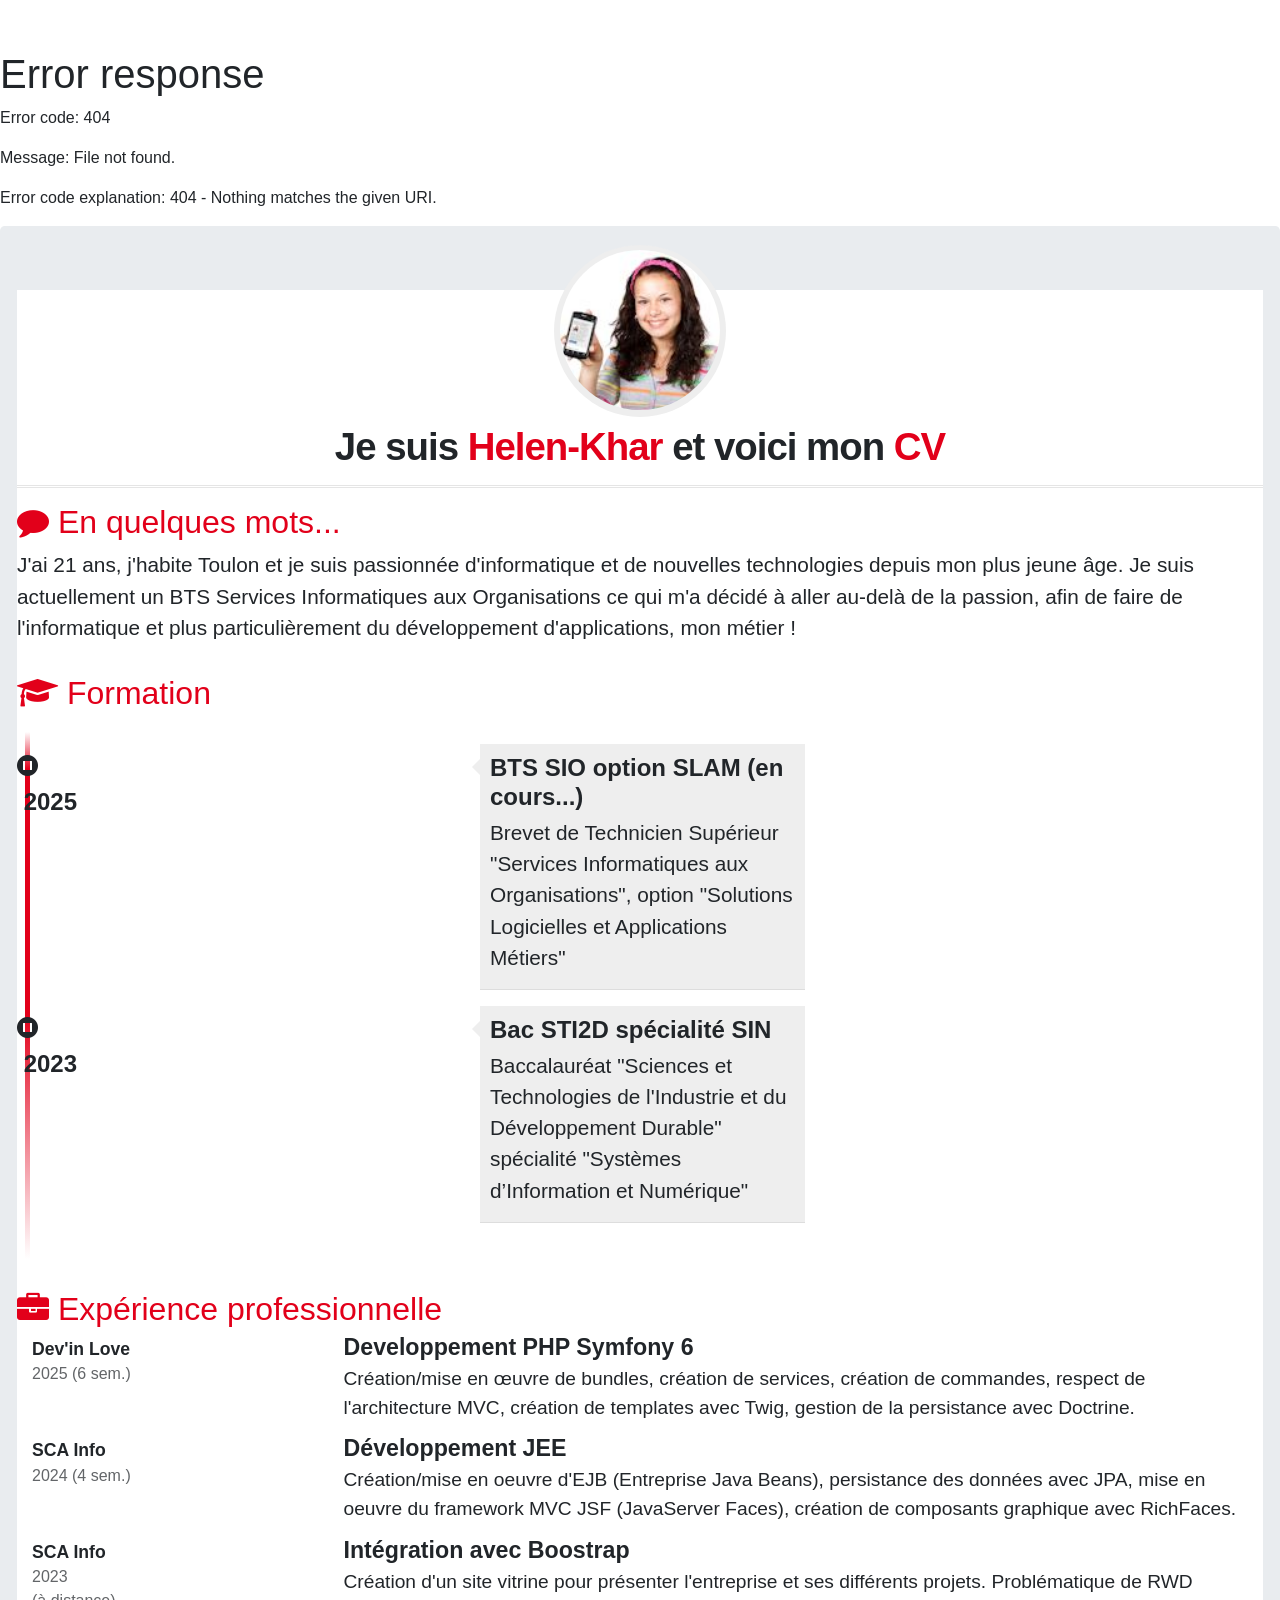
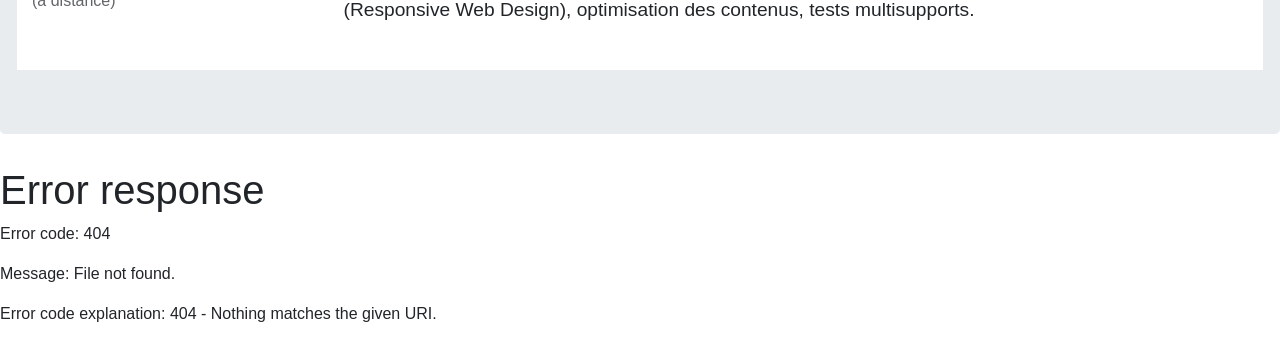
==== pages/cv.html @ de88c5f4 "CV : partie expérience professionnelle" ====
<!doctype html>
<!-- lien vers la page github.io de correction : https://github.com/Amelia-Pilou/amelia-pilou.github.io/tree/eb283e2cf66edb7a603c295e75f49a96b60bded1 -->
<!-- lien vers la page de correction : https://amelia-pilou.github.io -->
<html lang="fr">
    <head>
        <!-- Required meta tags -->
        <meta charset="utf-8">
        <meta name="viewport" content="width=device-width, initial-scale=1, shrink-to-fit=no">
        <meta name="description" content="Portfolio d'Helen-Khar BOUSSARD - BTS SIO SLAM">
        <meta name="author" content="Helen-Khar BOUSSARD">
        <link rel="stylesheet" href="https://cdn.jsdelivr.net/npm/bootstrap@4.6.2/dist/css/bootstrap.min.css" 
              integrity="sha384-xOolHFLEh07PJGoPkLv1IbcEPTNtaed2xpHsD9ESMhqIYd0nLMwNLD69Npy4HI+N" crossorigin="anonymous" >
        <!--link rel="stylesheet" href="bootstrap.min.css" /-->

        <title>Portfolio d'Helen-Khar Boussard (BTS SIO option SLAM 2025-26)</title>
        <link rel="icon" href="../favicon.ico">
        <link rel="stylesheet" href="https://maxcdn.bootstrapcdn.com/font-awesome/4.7.0/css/font-awesome.min.css" >
        <link href="../css/cv.css" rel="stylesheet">
        <script src="../js/pages.js"></script>
    </head>

    <script src="../js/index.js"></script>

    <body>
        <div id="header"></div>
        <div class="jumbotron">
            <!-- Emplacement pour le contenu principal de la plage -->
            <div class="row cadreCV">
                <div id="cv-entete" class="text-center">
                    <div id="cv-photo">
                        <img src="../images/AmeliaPilou.jpg" alt="Ma photo d'identité">
                    </div>
                    <div id="cv-intro">
                        <h1>Je suis <span>Helen-Khar</span> et voici mon <span>CV</span></h1>
                    </div>
                </div>
            </div>
            <div class="row cadreCV"
                 <div class="col-xs-12 col-sm-7">
                    <!-- Partie gauche -->
                    <div class="rubrique clearfix">
                        <h2><span class="fa fa-comment"></span> En quelques mots...</h2>
                        <p>J'ai 21 ans, j'habite Toulon et je suis passionnée d'informatique et de nouvelles technologies 
                            depuis mon plus jeune âge. Je suis actuellement un BTS Services Informatiques aux 
                            Organisations ce qui m'a décidé à aller au-delà de la passion, afin de faire de l'informatique 
                            et plus particulièrement du développement d'applications, mon métier !
                        </p>
                    </div>
                    <div class="rubrique clearfix">
                        <h2><span class="fa fa-graduation-cap"></span> Formation</h2>
                        <ul id="parcours" class="clearfix">
                            <li>
                                <div class="date float-left">
                                    <span class="fa fa-stop-circle"></span>&nbsp;2025
                                </div>
                                <div class="details float-right">
                                    <h3>BTS SIO option SLAM (en cours...)</h3>
                                    <p>Brevet de Technicien Supérieur "Services Informatiques aux Organisations", 
                                        option "Solutions Logicielles et Applications Métiers"</p>
                                </div>
                            </li>
                            <li>
                                <div class="date float-left">
                                    <span class="fa fa-stop-circle"></span>&nbsp;2023
                                </div>
                                <div class="details float-right">
                                    <h3>Bac STI2D spécialité SIN</h3>
                                    <p>Baccalauréat "Sciences et Technologies de l'Industrie et du Développement Durable" 
                                        spécialité "Systèmes d’Information et Numérique"</p>
                                </div>
                            </li>
                        </ul>
                    </div>
                    <div class="rubrique clearfix">
                        <h2><span class="fa fa-briefcase"></span> Expérience professionnelle</h2>
                        <div class="experience clearfix">
                            <div class="col-3">
                                <div class="lieu">Dev'in Love</div>
                                <div class="date">2025 (6 sem.)</div>
                            </div>
                            <div class="col-9">
                                <div class="profession">Developpement PHP Symfony 6</div>
                                <div class="details">Création/mise en œuvre de bundles, création de services, 
                                    création de commandes, respect de l'architecture MVC, création de templates 
                                    avec Twig, gestion de la persistance avec Doctrine.
                                </div>
                            </div>
                        </div>
                        <div class="experience clearfix">
                            <div class="col-3">
                                <div class="lieu">SCA Info</div>
                                <div class="date">2024 (4 sem.)</div>
                            </div>
                            <div class="col-9">
                                <div class="profession">Développement JEE</div>
                                <div class="details">Création/mise en oeuvre d'EJB (Entreprise Java Beans), 
                                    persistance des données avec JPA, mise en oeuvre du framework MVC JSF 
                                    (JavaServer Faces), création de composants graphique avec RichFaces.
                                </div>
                            </div>
                        </div>
                        <div class="experience clearfix">
                            <div class="col-3">
                                <div class="lieu">SCA Info</div>
                                <div class="date">2023<br>(à distance)</div>
                            </div>
                            <div class="col-9">
                                <div class="profession">Intégration avec Boostrap</div>
                                <div class="details">Création d'un site vitrine pour présenter l'entreprise 
                                    et ses différents projets. Problématique de RWD (Responsive Web Design), 
                                    optimisation des contenus, tests multisupports.
                                </div>
                            </div>
                        </div>
                    </div>
                </div>

            </div>
            <div class="col-xs-12 col-sm-5">
                <!-- Partie droite -->

            </div>
        </div>
    </div>
    <div id="footer"></div>
    <!-- Option 1: jQuery and Bootstrap Bundle (includes Popper) -->
    <script src="https://cdn.jsdelivr.net/npm/jquery@3.5.1/dist/jquery.slim.min.js" 
            integrity="sha384-DfXdz2htPH0lsSSs5nCTpuj/zy4C+OGpamoFVy38MVBnE+IbbVYUew+OrCXaRkfj" 
            crossorigin="anonymous">            
    </script>
    <script src="https://cdn.jsdelivr.net/npm/bootstrap@4.6.2/dist/js/bootstrap.bundle.min.js" 
        integrity="sha384-Fy6S3B9q64WdZWQUiU+q4/2Lc9npb8tCaSX9FK7E8HnRr0Jz8D6OP9dO5Vg3Q9ct" 
        crossorigin="anonymous">            
    </script>

</body>
</html>
---- css/cv.css ----
body { /* pour définir une marge du haut */
    padding-top: 50px;
}
.cadreCV { /* pour ajouter un cadre blanc */
    padding-bottom: 15px;
    background: white;
}

/****************************************
*	En-tête du CV
****************************************/
#cv-entete { /* pour définir les caractéristiques de la zone d'entête '*/
    margin-top: -45px;
    width: 100%;
}
#cv-photo { /* pour définir les caractéristiques de la zone de la photo */
    width:	172px;
    height:	172px;
    border-radius:	50%;
    overflow:	hidden;
    padding: 5px;
    background: #eee;
    display: inline-block;
}
#cv-photo img { /* pour définir les caractéristiques de la photo elle-même */
    width: 160px;
    height: 160px;
    border-radius: 50%;
}
#cv-intro h1 { /* pour définir les caractéristiques de la phrase d'introduction */
    margin: 0;
    padding: 0;
    font-size: 2.4em;
    font-weight: 700;
    letter-spacing: -1px;
}
#cv-intro h1 span { /* pour avoir certains mots en rouge dans l'intro */
    color: rgb(226,0,26);
}
#cv-intro::after {
    background: url('images/ligne.png'); /* pour afficher la ligne de séparation */
    width: 100%;
    height: 3px;
    margin-top: 15px;
    content: '';
    display: block;
}

/****************************************
*	Rubriques
****************************************/
.rubrique { /* mage du bas pour toutes les classes "rubrique" */
    margin-bottom: 15px;
}
.rubrique h2 { /* rouge pour les titres h2 */
    color: rgb(226,0,26);
}
.rubrique h2::before{ /* marge de droite avant les titres h2*/
    margin-right: 5px;
}
.rubrique p{ /* caractéristiques des paragraphes */
    font-size: 1.3em;
    line-height: 1.5em;
}
/******************************************
*	Formation
******************************************/
#parcours {
    margin-top: 20px;
    position: relative;
    padding: 1em 0;
    list-style: none;
}
#parcours::before {
    width: 5px;
    height: 100%;
    position: absolute;
    left: 7.8px;
    top: 0;
    display: block;
    background: linear-gradient(to bottom, #ffffff 0%, #E2001A 7%, #E2001A, #ffffff 100%);
    content:"";
}
#parcours li {
    width: 100%;
    z-index: 2;
    position: relative;
    float: left;
}
#parcours .date .glyphicon-record::before {
    background: #FFFFFF;
    color: #555;
}
#parcours .date {
    width: 75px;
    background-color: rgba(0, 0, 0, 0);
    font-size: 1.5em;
    font-weight: 700;
    display: inline-block;
}
#parcours .details {
    width: 325px;
    display: inline-block;
    background: #eee;
    position: relative;
    padding: 10px 10px 0 10px;
    border-bottom: 1px solid #ddd;
    margin: -4px -12px 20px 0;
}
#parcours .details::after {
    content: '';
    position: absolute;
    top: 15px;
    right: 0;
    left: -16px;
    height: 0;
    width: 0;
    border: solid transparent;
    border-right-color: #eee;
    border-width: 8px;
    pointer-events: none;
}
#parcours .details h3{
    font-size: 1.5em;
    margin: 0;
    padding: 0;
    font-weight: 700;
}
#parcours .details p{
    font-size: 1.3em;
    margin-top: 5px;
    padding: 0;
}
/******************************************
*	Expérience professionnelle
******************************************/
.experience {
    display:flex;
    margin-bottom: 15px;
}
.experience .lieu {
    font-size: 1.1em;
    font-weight: bold;
}
.experience .date {
    font-size: 1em;
    opacity: 0.7;
}
.experience .profession {
    font-size: 1.45em;
    font-weight: bold;
    margin-top: -6px;
}
.experience .details {
    font-size: 1.2em;
    line-height: 1.5em;
}
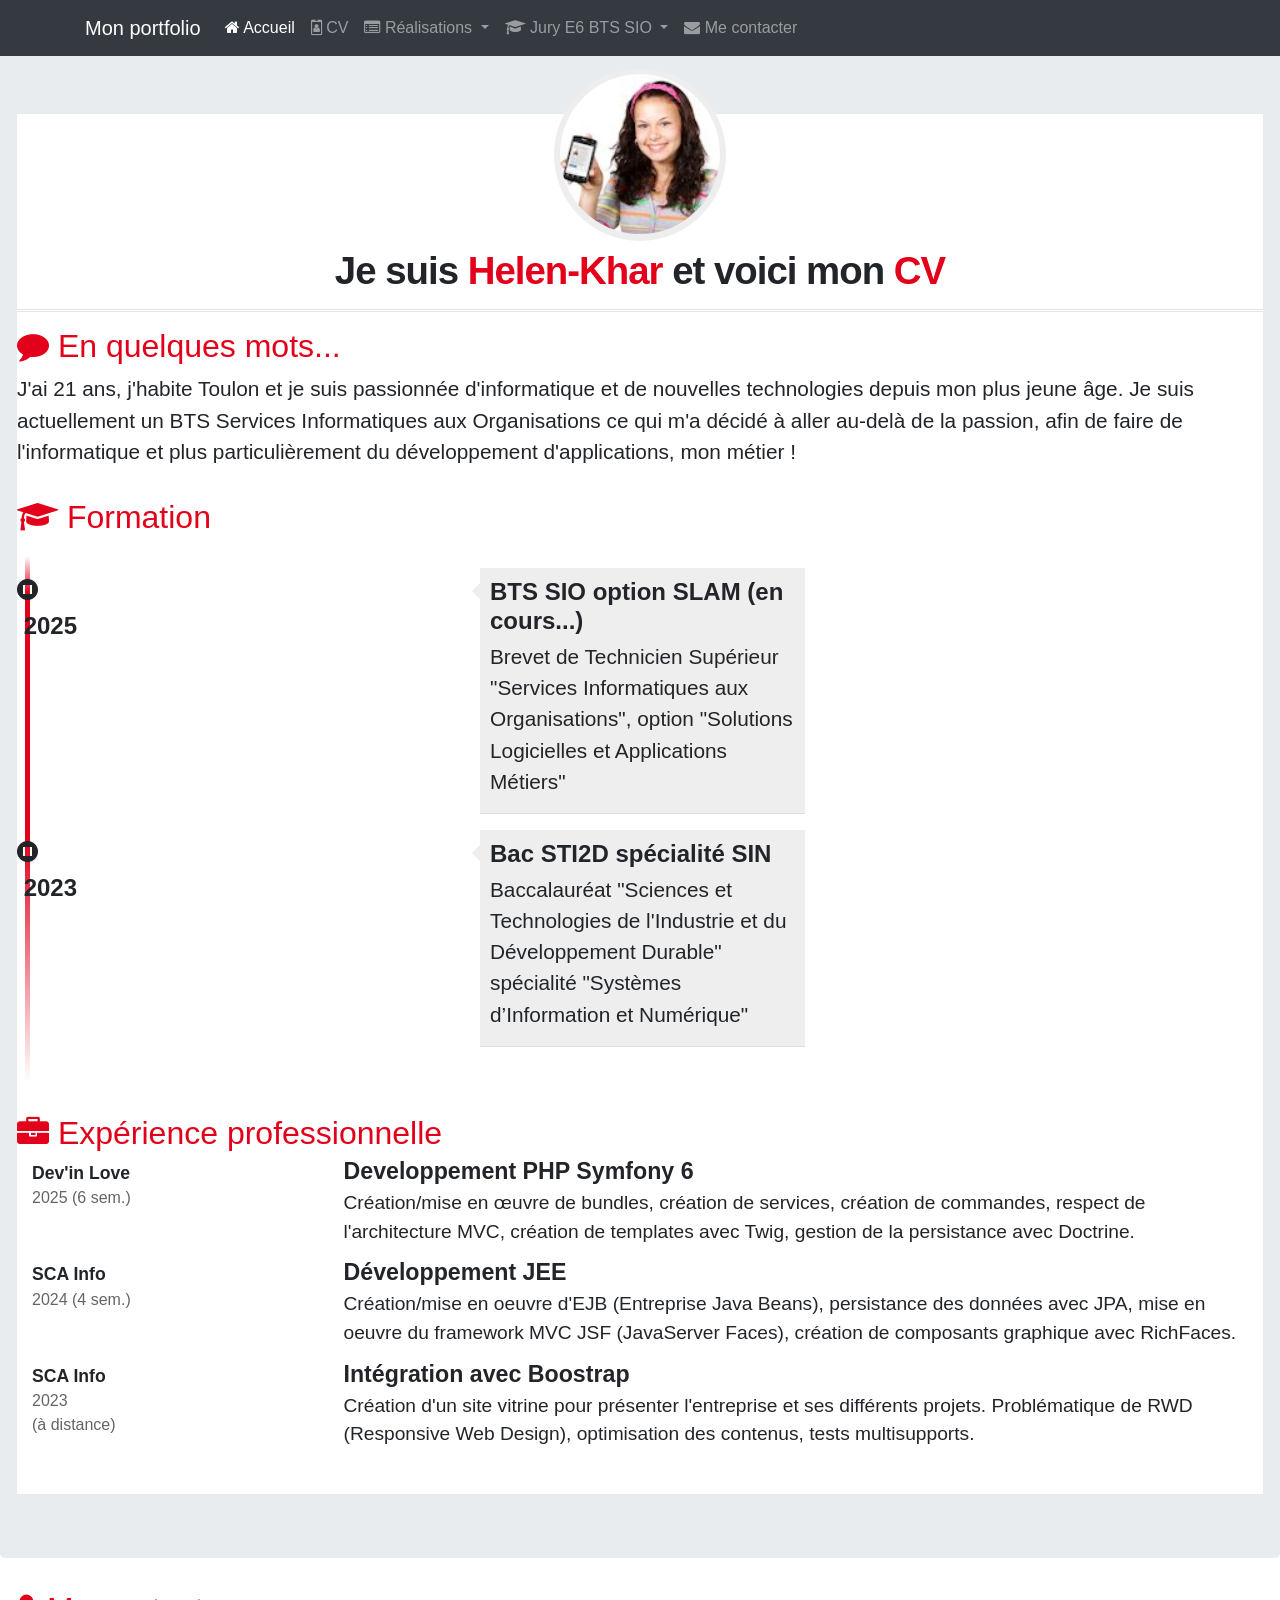
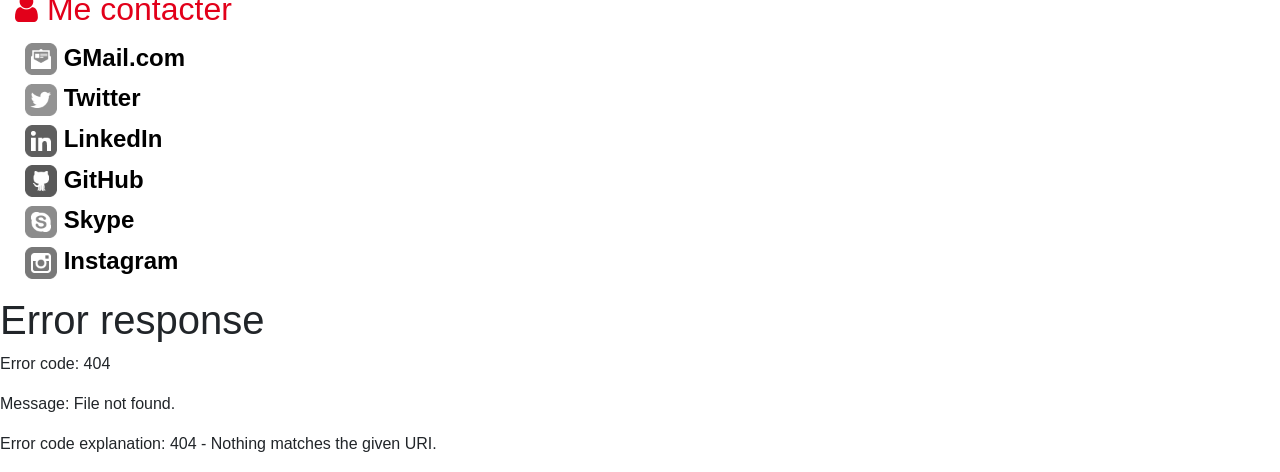
==== commit 88643704: "CV : ajout des informations de contact" ====
--- a/pages/cv.html
+++ b/pages/cv.html
@@ -36,7 +36,7 @@
                 </div>
             </div>
             <div class="row cadreCV"
-                 <div class="col-xs-12 col-sm-7">
+                <div class="col-xs-12 col-sm-7">
                     <!-- Partie gauche -->
                     <div class="rubrique clearfix">
                         <h2><span class="fa fa-comment"></span> En quelques mots...</h2>
@@ -114,11 +114,57 @@
                         </div>
                     </div>
                 </div>
-
             </div>
             <div class="col-xs-12 col-sm-5">
                 <!-- Partie droite -->
-
+                <div class="rubrique clearfix">
+                    <h2><span class="fa fa-user"></span> Me contacter</h2>
+                    <div class="meContacter">
+                        <div class="details float-left">
+                            <a href="mailto:hkbousdiouf@gmail.com?subject=Contact depuis le CV en ligne" target="_blank"
+                               title="Mon email">
+                                <img class="contact-icon" src="../images/cv/mail-dreamstale47.png" alt="Icone de mail"> GMail.com
+                            </a>
+                        </div>
+                    </div>
+                    <div class="meContacter">
+                        <div class="details float-left">
+                            <a href="https://twitter.com/votrenom" title="Lien vers ma page Twitter" target="_blank">
+                                <img class="contact-icon" src="../images/cv/twitter-dreamstale71.png" alt="Icone de Twitter"> Twitter
+                            </a>
+                        </div>
+                    </div>
+                    <div class="meContacter">
+                        <div class="details float-left">
+                            <a href="http://fr.linkedin.com/in/votrenom" title="Lien vers mon profil LinkedIn" target="_blank">
+                                <img class="contact-icon" src="../images/cv/linkedin-dreamstale45.png" alt="Icone de LinkedIn"> LinkedIn
+                            </a>
+                        </div>
+                    </div>
+                    <div class="meContacter">
+                        <div class="details float-left">
+                            <a href="https://github.com/0HcApT-1/" title="Lien vers mon profil GitHub" target="_blank">
+                                <img class="contact-icon" src="../images/cv/github2-dreamstale35.png" alt="Icone de GitHub"> GitHub
+                            </a>
+                        </div>
+                    </div>
+                    <div class="meContacter">
+                        <div class="details float-left">
+                            <a href="skype:votrenom?userinfo" target="_blank"
+                               title="Lien vers mon profil Skype">
+                                <img class="contact-icon" src="../images/cv/skype-dreamstale61.png" alt="Icone de Skype"> Skype
+                            </a>
+                        </div>
+                    </div>
+                    <div class="meContacter">
+                        <div class="details float-left">
+                            <a href="https://instagram.com/votrenom" target="_blank"
+                               title="Lien vers mon profil Instagram">
+                                <img class="contact-icon" src="../images/cv/instagram-dreamstale43.png" alt="Icone de Instagram"> Instagram
+                            </a>
+                        </div>
+                    </div>
+                </div>
             </div>
         </div>
     </div>
@@ -126,11 +172,11 @@
     <!-- Option 1: jQuery and Bootstrap Bundle (includes Popper) -->
     <script src="https://cdn.jsdelivr.net/npm/jquery@3.5.1/dist/jquery.slim.min.js" 
             integrity="sha384-DfXdz2htPH0lsSSs5nCTpuj/zy4C+OGpamoFVy38MVBnE+IbbVYUew+OrCXaRkfj" 
-            crossorigin="anonymous">            
+            crossorigin="anonymous">
     </script>
     <script src="https://cdn.jsdelivr.net/npm/bootstrap@4.6.2/dist/js/bootstrap.bundle.min.js" 
-        integrity="sha384-Fy6S3B9q64WdZWQUiU+q4/2Lc9npb8tCaSX9FK7E8HnRr0Jz8D6OP9dO5Vg3Q9ct" 
-        crossorigin="anonymous">            
+            integrity="sha384-Fy6S3B9q64WdZWQUiU+q4/2Lc9npb8tCaSX9FK7E8HnRr0Jz8D6OP9dO5Vg3Q9ct" 
+            crossorigin="anonymous">
     </script>
 
 </body>
--- a/css/cv.css
+++ b/css/cv.css
@@ -155,4 +155,40 @@
 .experience .details {
     font-size: 1.2em;
     line-height: 1.5em;
+}
+
+/******************************************
+*	Me contacter
+******************************************/
+.meContacter {
+    clear: both;
+}
+.meContacter .details {
+    width: 100%;
+    margin-left: 10px;
+    margin-top: 3px;
+    font-size: 1.5em;
+    font-weight: 700;
+    justify-content: space-between;
+}
+.contact-icon {
+    filter: grayscale(1);
+    -webkit-filter: grayscale(1);
+    -moz-filter: grayscale(1);
+    -ms-filter: grayscale(1);
+    -o-filter: grayscale(1);
+    height: 32px;
+    width: 32px;
+    margin: 2px 0;
+}
+.meContacter a, .meContacter a:hover {
+    text-decoration: none;
+    color: black;
+}
+.meContacter a:hover>img {
+    filter: grayscale(0);
+    -webkit-filter: grayscale(0);
+    -moz-filter: grayscale(0);
+    -ms-filter: grayscale(0);
+    -o-filter: grayscale(0);
 }
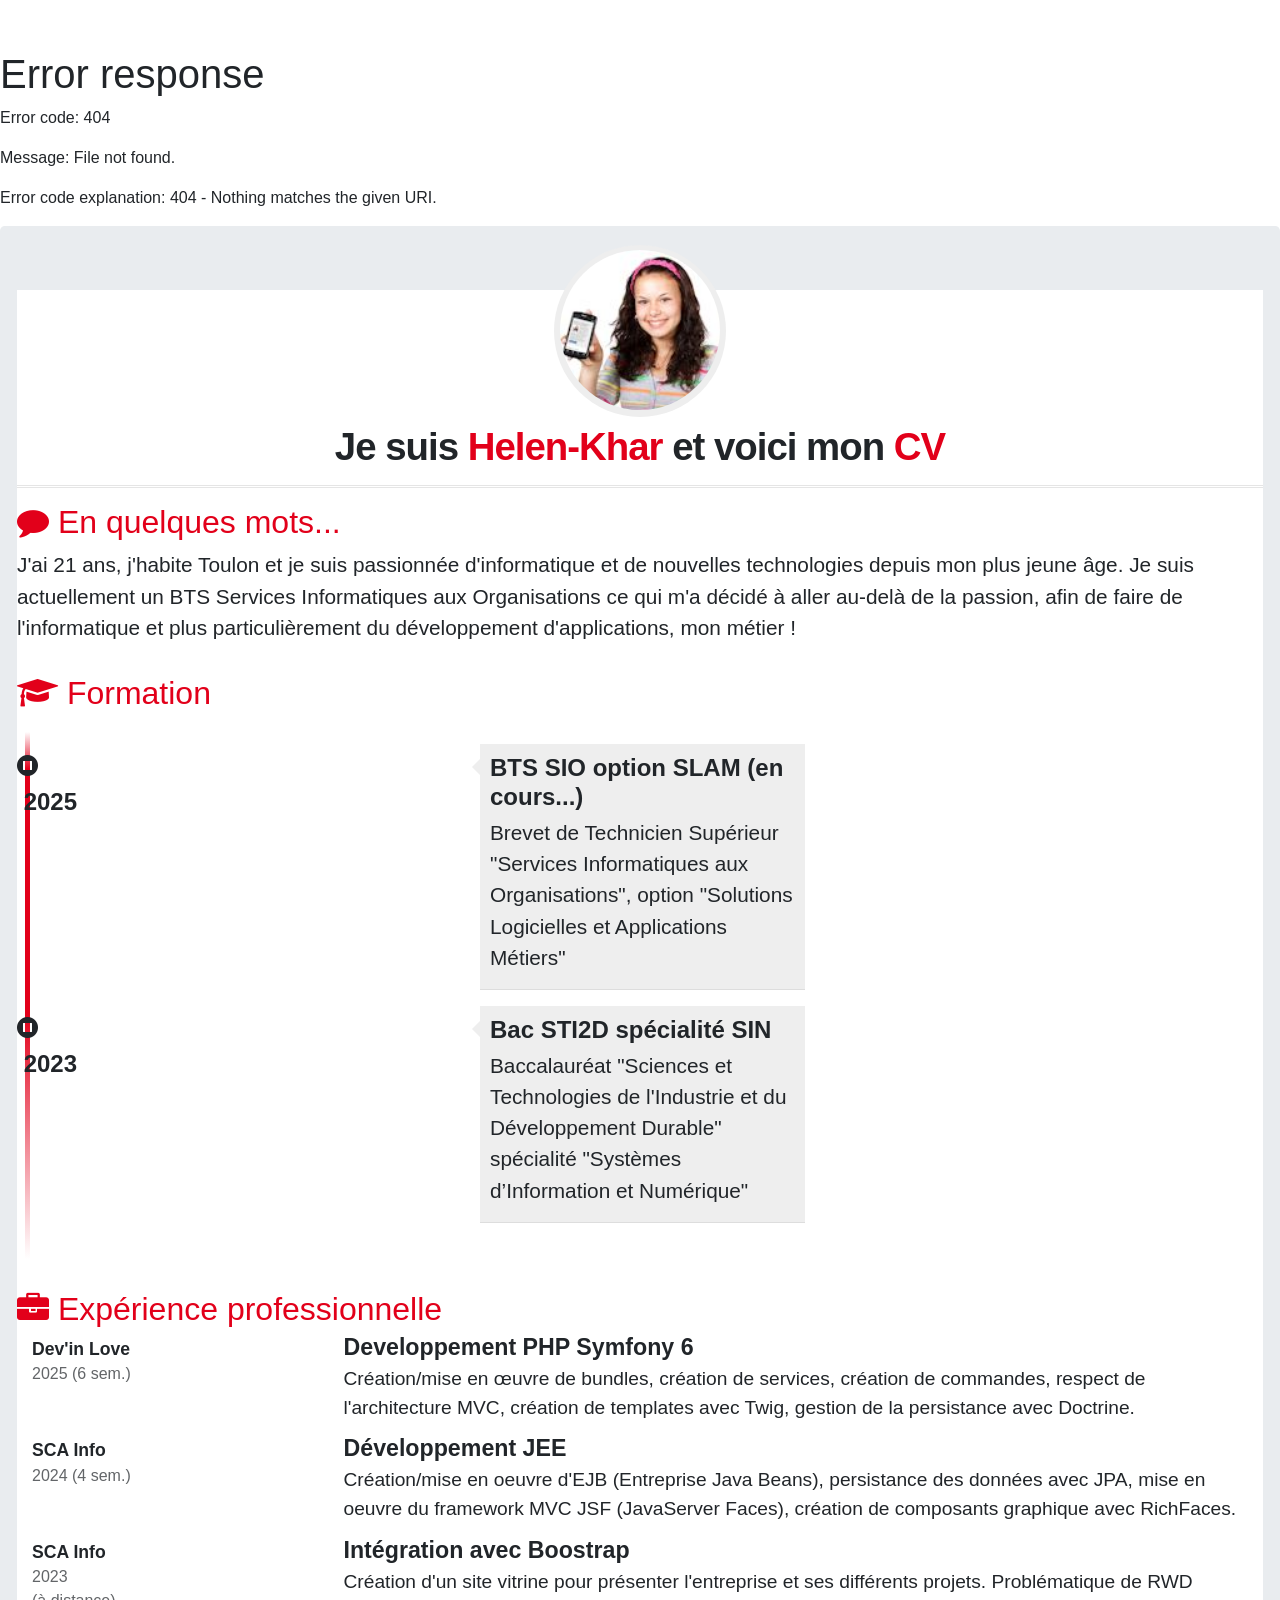
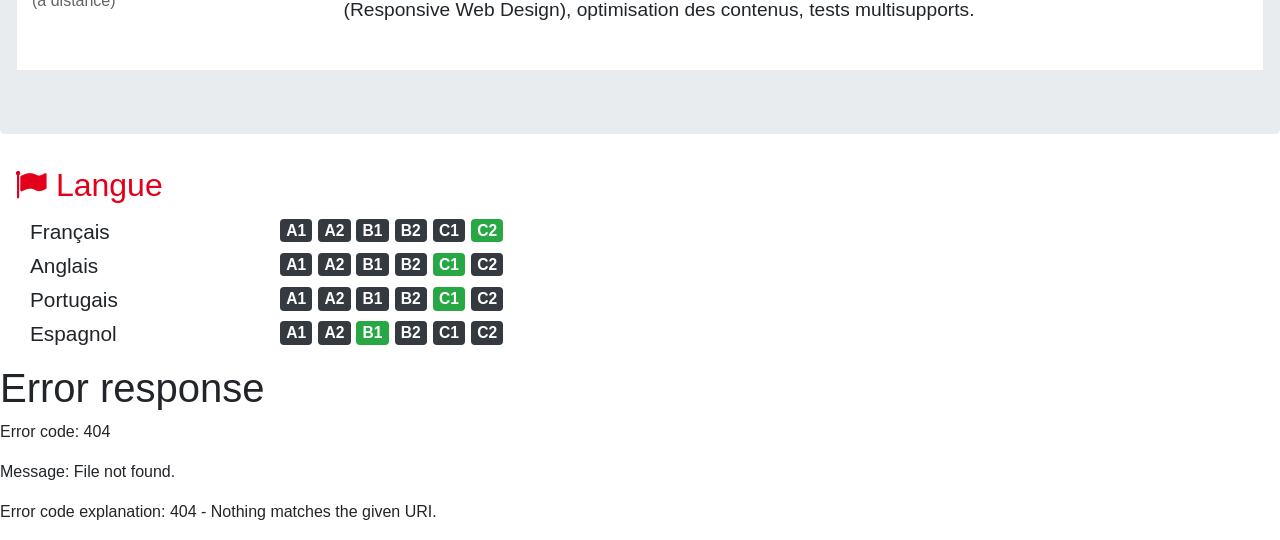
==== commit 2d0cd8db: "CV : ajout des langues parlées" ====
--- a/pages/cv.html
+++ b/pages/cv.html
@@ -36,7 +36,7 @@
                 </div>
             </div>
             <div class="row cadreCV"
-                <div class="col-xs-12 col-sm-7">
+                 <div class="col-xs-12 col-sm-7">
                     <!-- Partie gauche -->
                     <div class="rubrique clearfix">
                         <h2><span class="fa fa-comment"></span> En quelques mots...</h2>
@@ -114,54 +114,54 @@
                         </div>
                     </div>
                 </div>
+
             </div>
             <div class="col-xs-12 col-sm-5">
                 <!-- Partie droite -->
-                <div class="rubrique clearfix">
-                    <h2><span class="fa fa-user"></span> Me contacter</h2>
-                    <div class="meContacter">
-                        <div class="details float-left">
-                            <a href="mailto:hkbousdiouf@gmail.com?subject=Contact depuis le CV en ligne" target="_blank"
-                               title="Mon email">
-                                <img class="contact-icon" src="../images/cv/mail-dreamstale47.png" alt="Icone de mail"> GMail.com
-                            </a>
+                <div id="langues" class="rubrique clearfix">
+                    <h2><span class="fa fa-flag"></span> Langue</h2>
+                    <div class="container">
+                        <div class="langue">Français</div>
+                        <div class="niveau">
+                            <span class="badge badge-dark">A1</span>
+                            <span class="badge badge-dark">A2</span>
+                            <span class="badge badge-dark">B1</span>
+                            <span class="badge badge-dark">B2</span>
+                            <span class="badge badge-dark">C1</span>
+                            <span class="badge badge-success">C2</span>
                         </div>
                     </div>
-                    <div class="meContacter">
-                        <div class="details float-left">
-                            <a href="https://twitter.com/votrenom" title="Lien vers ma page Twitter" target="_blank">
-                                <img class="contact-icon" src="../images/cv/twitter-dreamstale71.png" alt="Icone de Twitter"> Twitter
-                            </a>
+                    <div class="container">
+                        <div class="langue">Anglais</div>
+                        <div class="niveau">
+                            <span class="badge badge-dark">A1</span>
+                            <span class="badge badge-dark">A2</span>
+                            <span class="badge badge-dark">B1</span>
+                            <span class="badge badge-dark">B2</span>
+                            <span class="badge badge-success">C1</span>
+                            <span class="badge badge-dark">C2</span>
                         </div>
                     </div>
-                    <div class="meContacter">
-                        <div class="details float-left">
-                            <a href="http://fr.linkedin.com/in/votrenom" title="Lien vers mon profil LinkedIn" target="_blank">
-                                <img class="contact-icon" src="../images/cv/linkedin-dreamstale45.png" alt="Icone de LinkedIn"> LinkedIn
-                            </a>
+                    <div class="container">
+                        <div class="langue">Portugais</div>
+                        <div class="niveau">
+                            <span class="badge badge-dark">A1</span>
+                            <span class="badge badge-dark">A2</span>
+                            <span class="badge badge-dark">B1</span>
+                            <span class="badge badge-dark">B2</span>
+                            <span class="badge badge-success">C1</span>
+                            <span class="badge badge-dark">C2</span>
                         </div>
                     </div>
-                    <div class="meContacter">
-                        <div class="details float-left">
-                            <a href="https://github.com/0HcApT-1/" title="Lien vers mon profil GitHub" target="_blank">
-                                <img class="contact-icon" src="../images/cv/github2-dreamstale35.png" alt="Icone de GitHub"> GitHub
-                            </a>
-                        </div>
-                    </div>
-                    <div class="meContacter">
-                        <div class="details float-left">
-                            <a href="skype:votrenom?userinfo" target="_blank"
-                               title="Lien vers mon profil Skype">
-                                <img class="contact-icon" src="../images/cv/skype-dreamstale61.png" alt="Icone de Skype"> Skype
-                            </a>
-                        </div>
-                    </div>
-                    <div class="meContacter">
-                        <div class="details float-left">
-                            <a href="https://instagram.com/votrenom" target="_blank"
-                               title="Lien vers mon profil Instagram">
-                                <img class="contact-icon" src="../images/cv/instagram-dreamstale43.png" alt="Icone de Instagram"> Instagram
-                            </a>
+                    <div class="container">
+                        <div class="langue">Espagnol</div>
+                        <div class="niveau">
+                            <span class="badge badge-dark">A1</span>
+                            <span class="badge badge-dark">A2</span>
+                            <span class="badge badge-success">B1</span>
+                            <span class="badge badge-dark">B2</span>
+                            <span class="badge badge-dark">C1</span>
+                            <span class="badge badge-dark">C2</span>
                         </div>
                     </div>
                 </div>
--- a/css/cv.css
+++ b/css/cv.css
@@ -158,37 +158,16 @@
 }
 
 /******************************************
-*	Me contacter
+*	Langues
 ******************************************/
-.meContacter {
-    clear: both;
-}
-.meContacter .details {
-    width: 100%;
-    margin-left: 10px;
-    margin-top: 3px;
-    font-size: 1.5em;
-    font-weight: 700;
+#langues .container {
+    display: flex;
+    flex-direction: row;
     justify-content: space-between;
 }
-.contact-icon {
-    filter: grayscale(1);
-    -webkit-filter: grayscale(1);
-    -moz-filter: grayscale(1);
-    -ms-filter: grayscale(1);
-    -o-filter: grayscale(1);
-    height: 32px;
-    width: 32px;
-    margin: 2px 0;
+#langues .langue, #langues .niveau{
+    font-size: 1.3em;
 }
-.meContacter a, .meContacter a:hover {
-    text-decoration: none;
-    color: black;
-}
-.meContacter a:hover>img {
-    filter: grayscale(0);
-    -webkit-filter: grayscale(0);
-    -moz-filter: grayscale(0);
-    -ms-filter: grayscale(0);
-    -o-filter: grayscale(0);
+#langues .langue {
+    padding-top: 3px;
 }
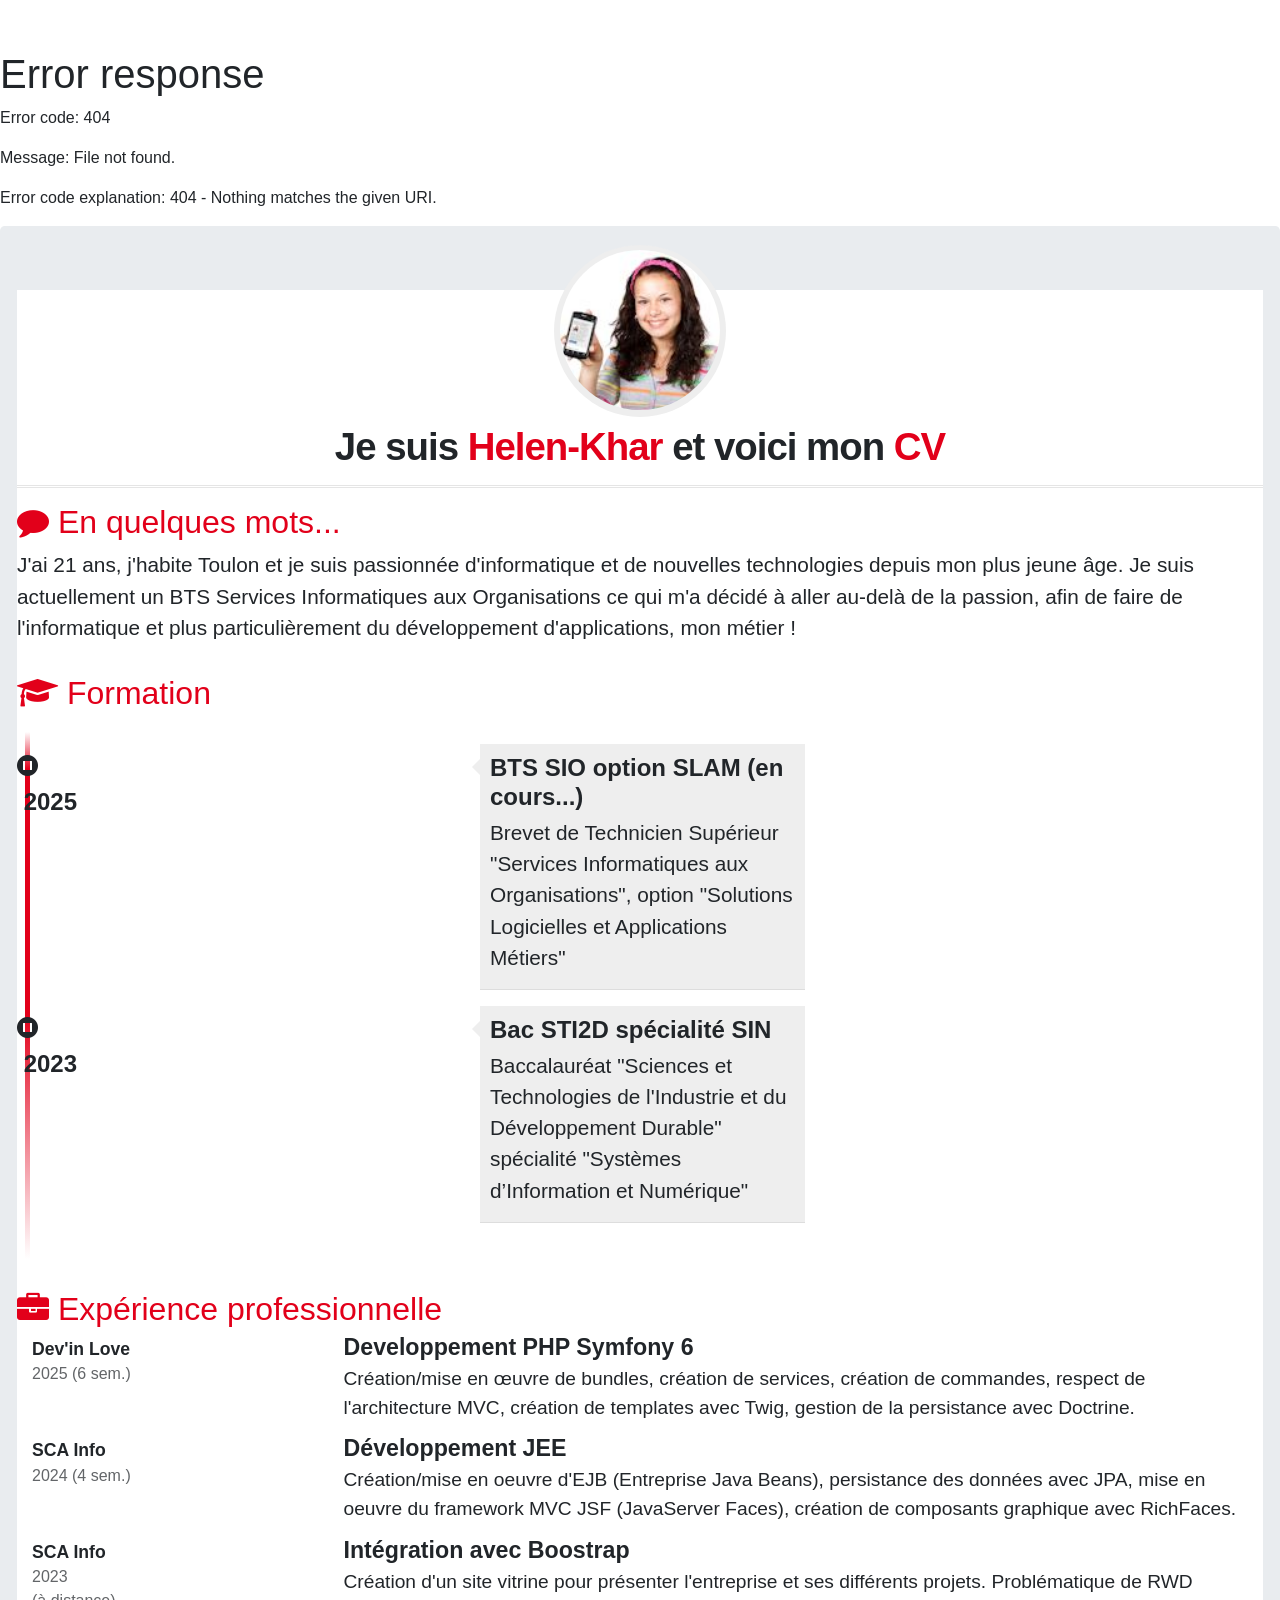
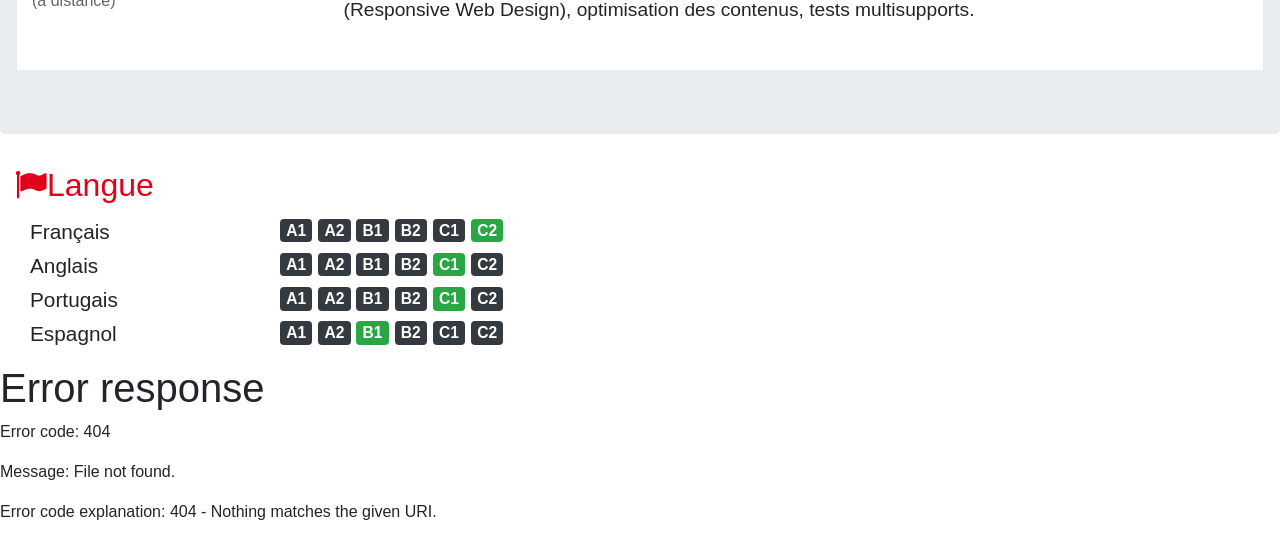
==== commit 9aadbce2: "CV : ajout des langues parlées" ====
--- a/pages/cv.html
+++ b/pages/cv.html
@@ -119,7 +119,7 @@
             <div class="col-xs-12 col-sm-5">
                 <!-- Partie droite -->
                 <div id="langues" class="rubrique clearfix">
-                    <h2><span class="fa fa-flag"></span> Langue</h2>
+                    <h2><span class="fa fa-flag"></span>Langue</h2>
                     <div class="container">
                         <div class="langue">Français</div>
                         <div class="niveau">
@@ -178,6 +178,5 @@
             integrity="sha384-Fy6S3B9q64WdZWQUiU+q4/2Lc9npb8tCaSX9FK7E8HnRr0Jz8D6OP9dO5Vg3Q9ct" 
             crossorigin="anonymous">
     </script>
-
 </body>
 </html>
--- a/css/cv.css
+++ b/css/cv.css
@@ -63,6 +63,7 @@
     font-size: 1.3em;
     line-height: 1.5em;
 }
+
 /******************************************
 *	Formation
 ******************************************/
@@ -132,6 +133,7 @@
     margin-top: 5px;
     padding: 0;
 }
+
 /******************************************
 *	Expérience professionnelle
 ******************************************/
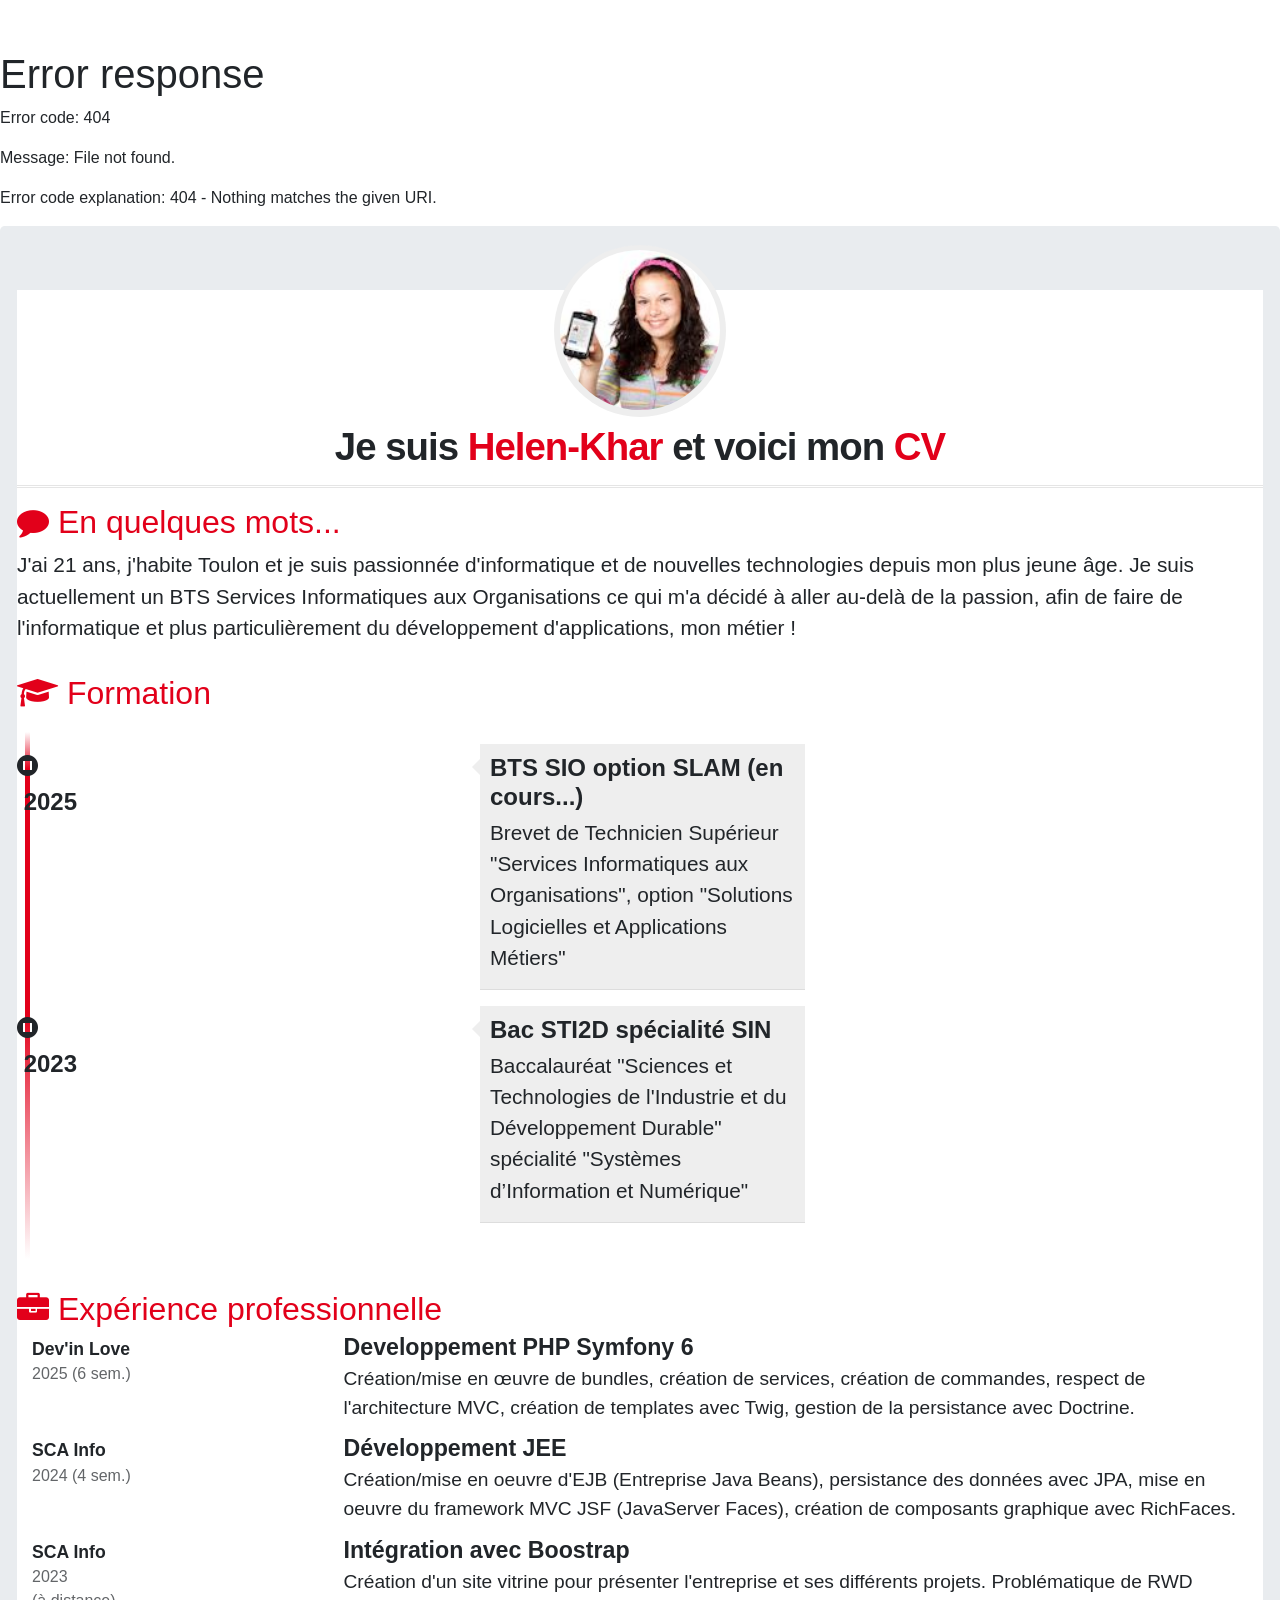
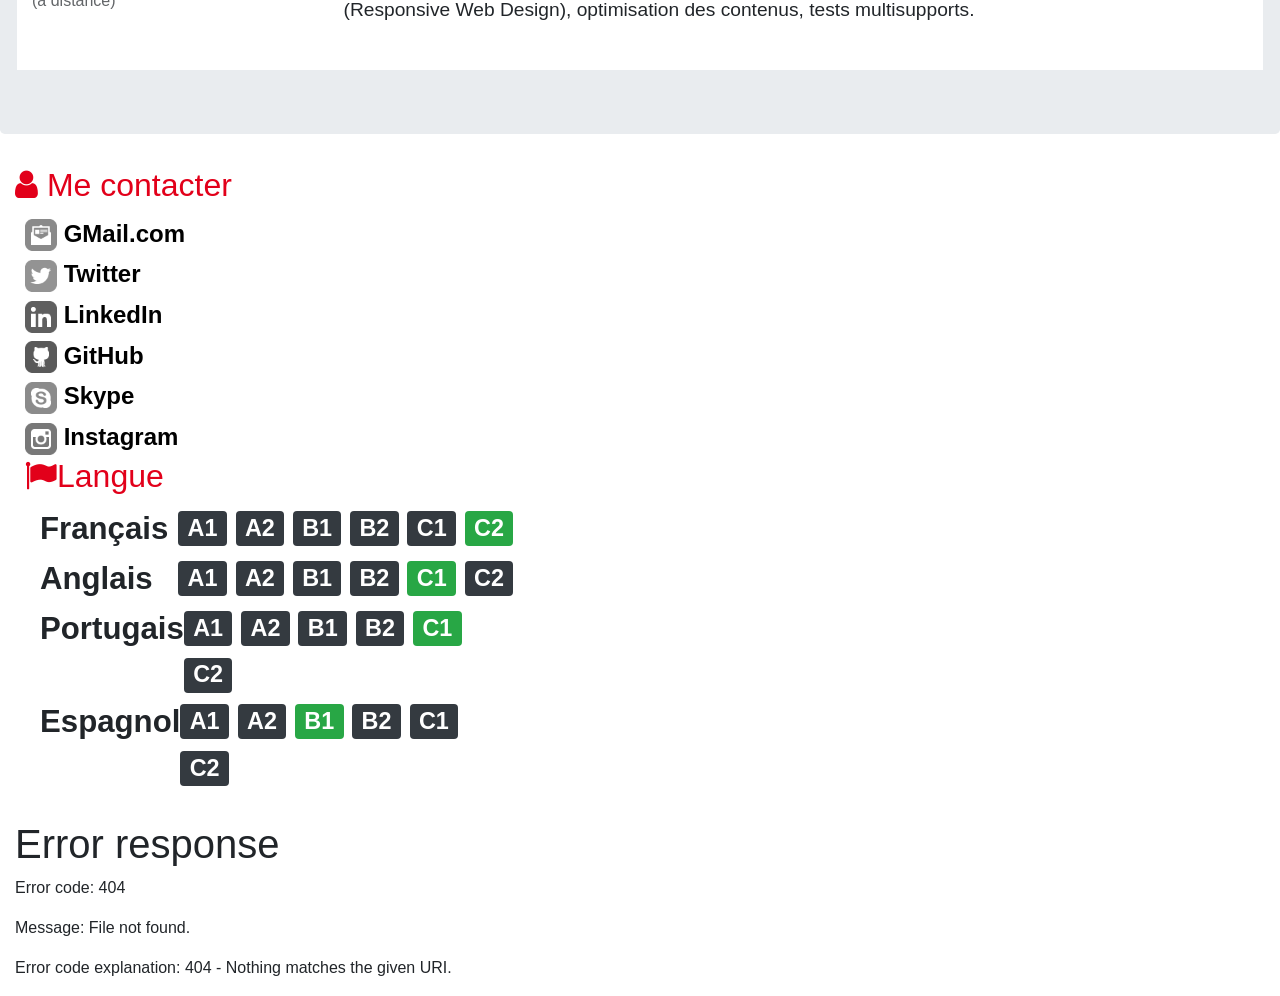
==== commit d934690c: "Merge origin/develop into develop # Conflicts: #	css/cv.css #	nbproject/project.properties #	nbproje" ====
--- a/pages/cv.html
+++ b/pages/cv.html
@@ -36,7 +36,7 @@
                 </div>
             </div>
             <div class="row cadreCV"
-                 <div class="col-xs-12 col-sm-7">
+                <div class="col-xs-12 col-sm-7">
                     <!-- Partie gauche -->
                     <div class="rubrique clearfix">
                         <h2><span class="fa fa-comment"></span> En quelques mots...</h2>
@@ -114,10 +114,54 @@
                         </div>
                     </div>
                 </div>
-
             </div>
             <div class="col-xs-12 col-sm-5">
                 <!-- Partie droite -->
+                <div class="rubrique clearfix">
+                    <h2><span class="fa fa-user"></span> Me contacter</h2>
+                    <div class="meContacter">
+                        <div class="details float-left">
+                            <a href="mailto:hkbousdiouf@gmail.com?subject=Contact depuis le CV en ligne" target="_blank"
+                               title="Mon email">
+                                <img class="contact-icon" src="../images/cv/mail-dreamstale47.png" alt="Icone de mail"> GMail.com
+                            </a>
+                        </div>
+                    </div>
+                    <div class="meContacter">
+                        <div class="details float-left">
+                            <a href="https://twitter.com/votrenom" title="Lien vers ma page Twitter" target="_blank">
+                                <img class="contact-icon" src="../images/cv/twitter-dreamstale71.png" alt="Icone de Twitter"> Twitter
+                            </a>
+                        </div>
+                    </div>
+                    <div class="meContacter">
+                        <div class="details float-left">
+                            <a href="http://fr.linkedin.com/in/votrenom" title="Lien vers mon profil LinkedIn" target="_blank">
+                                <img class="contact-icon" src="../images/cv/linkedin-dreamstale45.png" alt="Icone de LinkedIn"> LinkedIn
+                            </a>
+                        </div>
+                    </div>
+                    <div class="meContacter">
+                        <div class="details float-left">
+                            <a href="https://github.com/0HcApT-1/" title="Lien vers mon profil GitHub" target="_blank">
+                                <img class="contact-icon" src="../images/cv/github2-dreamstale35.png" alt="Icone de GitHub"> GitHub
+                            </a>
+                        </div>
+                    </div>
+                    <div class="meContacter">
+                        <div class="details float-left">
+                            <a href="skype:votrenom?userinfo" target="_blank"
+                               title="Lien vers mon profil Skype">
+                                <img class="contact-icon" src="../images/cv/skype-dreamstale61.png" alt="Icone de Skype"> Skype
+                            </a>
+                        </div>
+                    </div>
+                    <div class="meContacter">
+                        <div class="details float-left">
+                            <a href="https://instagram.com/votrenom" target="_blank"
+                               title="Lien vers mon profil Instagram">
+                                <img class="contact-icon" src="../images/cv/instagram-dreamstale43.png" alt="Icone de Instagram"> Instagram
+                            </a>
                 <div id="langues" class="rubrique clearfix">
                     <h2><span class="fa fa-flag"></span>Langue</h2>
                     <div class="container">
@@ -179,4 +223,4 @@
             crossorigin="anonymous">
     </script>
 </body>
-</html>+</html>
--- a/css/cv.css
+++ b/css/cv.css
@@ -160,6 +160,42 @@
 }
 
 /******************************************
+*	Me contacter
+******************************************/
+.meContacter {
+    clear: both;
+}
+.meContacter .details {
+    width: 100%;
+    margin-left: 10px;
+    margin-top: 3px;
+    font-size: 1.5em;
+    font-weight: 700;
+    justify-content: space-between;
+}
+.contact-icon {
+    filter: grayscale(1);
+    -webkit-filter: grayscale(1);
+    -moz-filter: grayscale(1);
+    -ms-filter: grayscale(1);
+    -o-filter: grayscale(1);
+    height: 32px;
+    width: 32px;
+    margin: 2px 0;
+}
+.meContacter a, .meContacter a:hover {
+    text-decoration: none;
+    color: black;
+}
+.meContacter a:hover>img {
+    filter: grayscale(0);
+    -webkit-filter: grayscale(0);
+    -moz-filter: grayscale(0);
+    -ms-filter: grayscale(0);
+    -o-filter: grayscale(0);
+}
+
+/******************************************    
 *	Langues
 ******************************************/
 #langues .container {
@@ -172,4 +208,4 @@
 }
 #langues .langue {
     padding-top: 3px;
-}+}
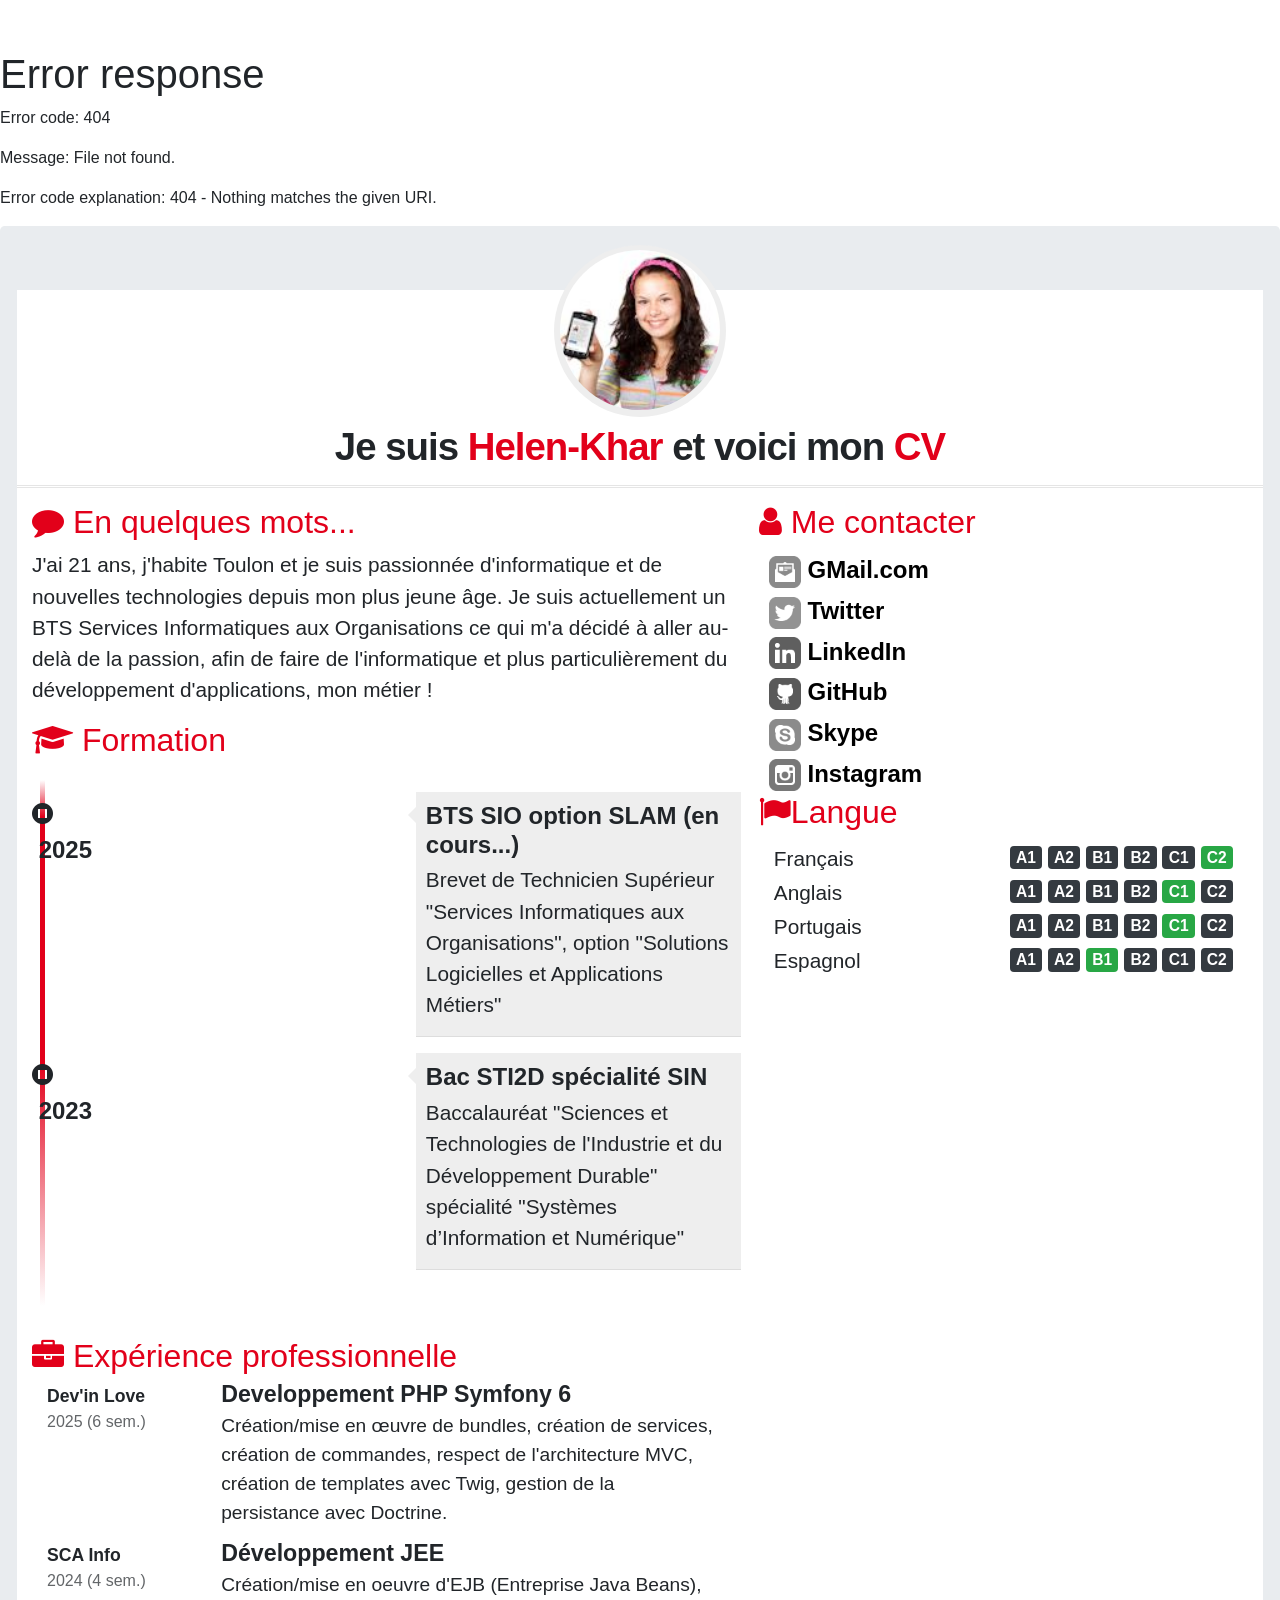
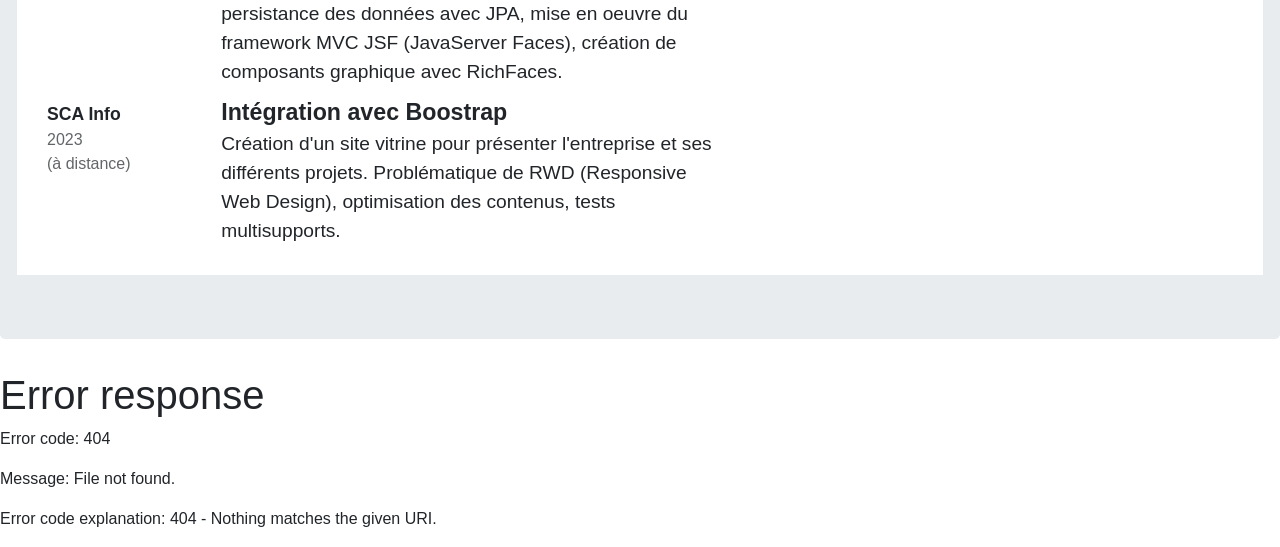
==== commit ad071213: "CV : langue corriger" ====
--- a/pages/cv.html
+++ b/pages/cv.html
@@ -35,7 +35,7 @@
                     </div>
                 </div>
             </div>
-            <div class="row cadreCV"
+            <div class="row cadreCV">
                 <div class="col-xs-12 col-sm-7">
                     <!-- Partie gauche -->
                     <div class="rubrique clearfix">
@@ -113,114 +113,116 @@
                             </div>
                         </div>
                     </div>
-                </div>
-            </div>
-            <div class="col-xs-12 col-sm-5">
-                <!-- Partie droite -->
-                <div class="rubrique clearfix">
-                    <h2><span class="fa fa-user"></span> Me contacter</h2>
-                    <div class="meContacter">
-                        <div class="details float-left">
-                            <a href="mailto:hkbousdiouf@gmail.com?subject=Contact depuis le CV en ligne" target="_blank"
-                               title="Mon email">
-                                <img class="contact-icon" src="../images/cv/mail-dreamstale47.png" alt="Icone de mail"> GMail.com
-                            </a>
-                        </div>
-                    </div>
-                    <div class="meContacter">
-                        <div class="details float-left">
-                            <a href="https://twitter.com/votrenom" title="Lien vers ma page Twitter" target="_blank">
-                                <img class="contact-icon" src="../images/cv/twitter-dreamstale71.png" alt="Icone de Twitter"> Twitter
-                            </a>
-                        </div>
-                    </div>
-                    <div class="meContacter">
-                        <div class="details float-left">
-                            <a href="http://fr.linkedin.com/in/votrenom" title="Lien vers mon profil LinkedIn" target="_blank">
-                                <img class="contact-icon" src="../images/cv/linkedin-dreamstale45.png" alt="Icone de LinkedIn"> LinkedIn
-                            </a>
-                        </div>
-                    </div>
-                    <div class="meContacter">
-                        <div class="details float-left">
-                            <a href="https://github.com/0HcApT-1/" title="Lien vers mon profil GitHub" target="_blank">
-                                <img class="contact-icon" src="../images/cv/github2-dreamstale35.png" alt="Icone de GitHub"> GitHub
-                            </a>
-                        </div>
-                    </div>
-                    <div class="meContacter">
-                        <div class="details float-left">
-                            <a href="skype:votrenom?userinfo" target="_blank"
-                               title="Lien vers mon profil Skype">
-                                <img class="contact-icon" src="../images/cv/skype-dreamstale61.png" alt="Icone de Skype"> Skype
-                            </a>
-                        </div>
-                    </div>
-                    <div class="meContacter">
-                        <div class="details float-left">
-                            <a href="https://instagram.com/votrenom" target="_blank"
-                               title="Lien vers mon profil Instagram">
-                                <img class="contact-icon" src="../images/cv/instagram-dreamstale43.png" alt="Icone de Instagram"> Instagram
-                            </a>
-                <div id="langues" class="rubrique clearfix">
-                    <h2><span class="fa fa-flag"></span>Langue</h2>
-                    <div class="container">
-                        <div class="langue">Français</div>
-                        <div class="niveau">
-                            <span class="badge badge-dark">A1</span>
-                            <span class="badge badge-dark">A2</span>
-                            <span class="badge badge-dark">B1</span>
-                            <span class="badge badge-dark">B2</span>
-                            <span class="badge badge-dark">C1</span>
-                            <span class="badge badge-success">C2</span>
-                        </div>
-                    </div>
-                    <div class="container">
-                        <div class="langue">Anglais</div>
-                        <div class="niveau">
-                            <span class="badge badge-dark">A1</span>
-                            <span class="badge badge-dark">A2</span>
-                            <span class="badge badge-dark">B1</span>
-                            <span class="badge badge-dark">B2</span>
-                            <span class="badge badge-success">C1</span>
-                            <span class="badge badge-dark">C2</span>
-                        </div>
-                    </div>
-                    <div class="container">
-                        <div class="langue">Portugais</div>
-                        <div class="niveau">
-                            <span class="badge badge-dark">A1</span>
-                            <span class="badge badge-dark">A2</span>
-                            <span class="badge badge-dark">B1</span>
-                            <span class="badge badge-dark">B2</span>
-                            <span class="badge badge-success">C1</span>
-                            <span class="badge badge-dark">C2</span>
-                        </div>
-                    </div>
-                    <div class="container">
-                        <div class="langue">Espagnol</div>
-                        <div class="niveau">
-                            <span class="badge badge-dark">A1</span>
-                            <span class="badge badge-dark">A2</span>
-                            <span class="badge badge-success">B1</span>
-                            <span class="badge badge-dark">B2</span>
-                            <span class="badge badge-dark">C1</span>
-                            <span class="badge badge-dark">C2</span>
+                </div>            
+                <div class="col-xs-12 col-sm-5">
+                    <!-- Partie droite -->
+                    <div class="rubrique clearfix">
+                        <h2><span class="fa fa-user"></span> Me contacter</h2>
+                        <div class="meContacter">
+                            <div class="details float-left">
+                                <a href="mailto:hkbousdiouf@gmail.com?subject=Contact depuis le CV en ligne" target="_blank"
+                                   title="Mon email">
+                                    <img class="contact-icon" src="../images/cv/mail-dreamstale47.png" alt="Icone de mail"> GMail.com
+                                </a>
+                            </div>
+                        </div>
+                        <div class="meContacter">
+                            <div class="details float-left">
+                                <a href="https://twitter.com/votrenom" title="Lien vers ma page Twitter" target="_blank">
+                                    <img class="contact-icon" src="../images/cv/twitter-dreamstale71.png" alt="Icone de Twitter"> Twitter
+                                </a>
+                            </div>
+                        </div>
+                        <div class="meContacter">
+                            <div class="details float-left">
+                                <a href="http://fr.linkedin.com/in/votrenom" title="Lien vers mon profil LinkedIn" target="_blank">
+                                    <img class="contact-icon" src="../images/cv/linkedin-dreamstale45.png" alt="Icone de LinkedIn"> LinkedIn
+                                </a>
+                            </div>
+                        </div>
+                        <div class="meContacter">
+                            <div class="details float-left">
+                                <a href="https://github.com/0HcApT-1/" title="Lien vers mon profil GitHub" target="_blank">
+                                    <img class="contact-icon" src="../images/cv/github2-dreamstale35.png" alt="Icone de GitHub"> GitHub
+                                </a>
+                            </div>
+                        </div>
+                        <div class="meContacter">
+                            <div class="details float-left">
+                                <a href="skype:votrenom?userinfo" target="_blank"
+                                   title="Lien vers mon profil Skype">
+                                    <img class="contact-icon" src="../images/cv/skype-dreamstale61.png" alt="Icone de Skype"> Skype
+                                </a>
+                            </div>
+                        </div>
+                        <div class="meContacter">
+                            <div class="details float-left">
+                                <a href="https://instagram.com/votrenom" target="_blank"
+                                   title="Lien vers mon profil Instagram">
+                                    <img class="contact-icon" src="../images/cv/instagram-dreamstale43.png" alt="Icone de Instagram"> Instagram
+                                </a>
+                            </div>
+                        </div>
+                        <div id="langues" class="rubrique clearfix">
+                            <h2><span class="fa fa-flag"></span>Langue</h2>
+                            <div class="container">
+                                <div class="langue">Français</div>
+                                <div class="niveau">
+                                    <span class="badge badge-dark">A1</span>
+                                    <span class="badge badge-dark">A2</span>
+                                    <span class="badge badge-dark">B1</span>
+                                    <span class="badge badge-dark">B2</span>
+                                    <span class="badge badge-dark">C1</span>
+                                    <span class="badge badge-success">C2</span>
+                                </div>
+                            </div>
+                            <div class="container">
+                                <div class="langue">Anglais</div>
+                                <div class="niveau">
+                                    <span class="badge badge-dark">A1</span>
+                                    <span class="badge badge-dark">A2</span>
+                                    <span class="badge badge-dark">B1</span>
+                                    <span class="badge badge-dark">B2</span>
+                                    <span class="badge badge-success">C1</span>
+                                    <span class="badge badge-dark">C2</span>
+                                </div>
+                            </div>
+                            <div class="container">
+                                <div class="langue">Portugais</div>
+                                <div class="niveau">
+                                    <span class="badge badge-dark">A1</span>
+                                    <span class="badge badge-dark">A2</span>
+                                    <span class="badge badge-dark">B1</span>
+                                    <span class="badge badge-dark">B2</span>
+                                    <span class="badge badge-success">C1</span>
+                                    <span class="badge badge-dark">C2</span>
+                                </div>
+                            </div>
+                            <div class="container">
+                                <div class="langue">Espagnol</div>
+                                <div class="niveau">
+                                    <span class="badge badge-dark">A1</span>
+                                    <span class="badge badge-dark">A2</span>
+                                    <span class="badge badge-success">B1</span>
+                                    <span class="badge badge-dark">B2</span>
+                                    <span class="badge badge-dark">C1</span>
+                                    <span class="badge badge-dark">C2</span>
+                                </div>
+                            </div>
                         </div>
                     </div>
                 </div>
             </div>
         </div>
-    </div>
-    <div id="footer"></div>
-    <!-- Option 1: jQuery and Bootstrap Bundle (includes Popper) -->
-    <script src="https://cdn.jsdelivr.net/npm/jquery@3.5.1/dist/jquery.slim.min.js" 
-            integrity="sha384-DfXdz2htPH0lsSSs5nCTpuj/zy4C+OGpamoFVy38MVBnE+IbbVYUew+OrCXaRkfj" 
-            crossorigin="anonymous">
-    </script>
-    <script src="https://cdn.jsdelivr.net/npm/bootstrap@4.6.2/dist/js/bootstrap.bundle.min.js" 
-            integrity="sha384-Fy6S3B9q64WdZWQUiU+q4/2Lc9npb8tCaSX9FK7E8HnRr0Jz8D6OP9dO5Vg3Q9ct" 
-            crossorigin="anonymous">
-    </script>
-</body>
+        <div id="footer"></div>
+        <!-- Option 1: jQuery and Bootstrap Bundle (includes Popper) -->
+        <script src="https://cdn.jsdelivr.net/npm/jquery@3.5.1/dist/jquery.slim.min.js" 
+                integrity="sha384-DfXdz2htPH0lsSSs5nCTpuj/zy4C+OGpamoFVy38MVBnE+IbbVYUew+OrCXaRkfj" 
+                crossorigin="anonymous">
+        </script>
+        <script src="https://cdn.jsdelivr.net/npm/bootstrap@4.6.2/dist/js/bootstrap.bundle.min.js" 
+                integrity="sha384-Fy6S3B9q64WdZWQUiU+q4/2Lc9npb8tCaSX9FK7E8HnRr0Jz8D6OP9dO5Vg3Q9ct" 
+                crossorigin="anonymous">
+        </script>
+    </body>
 </html>
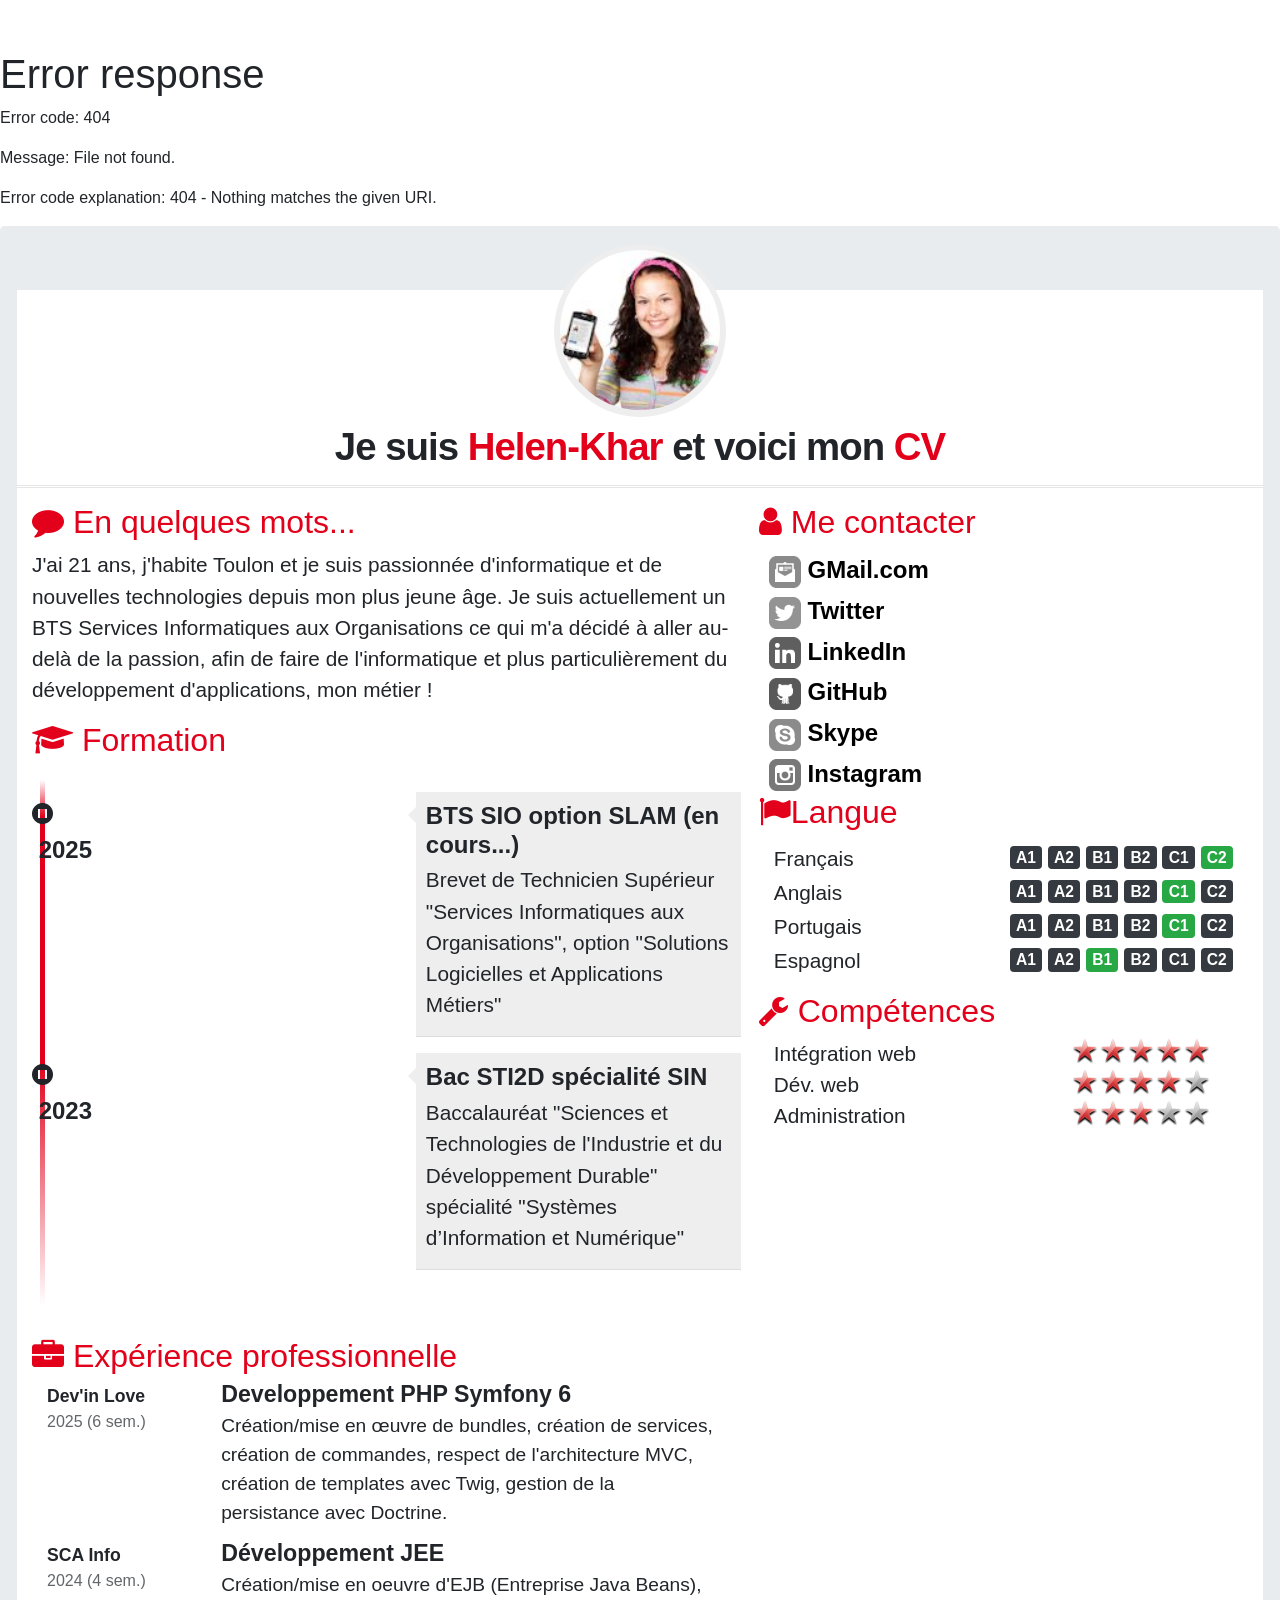
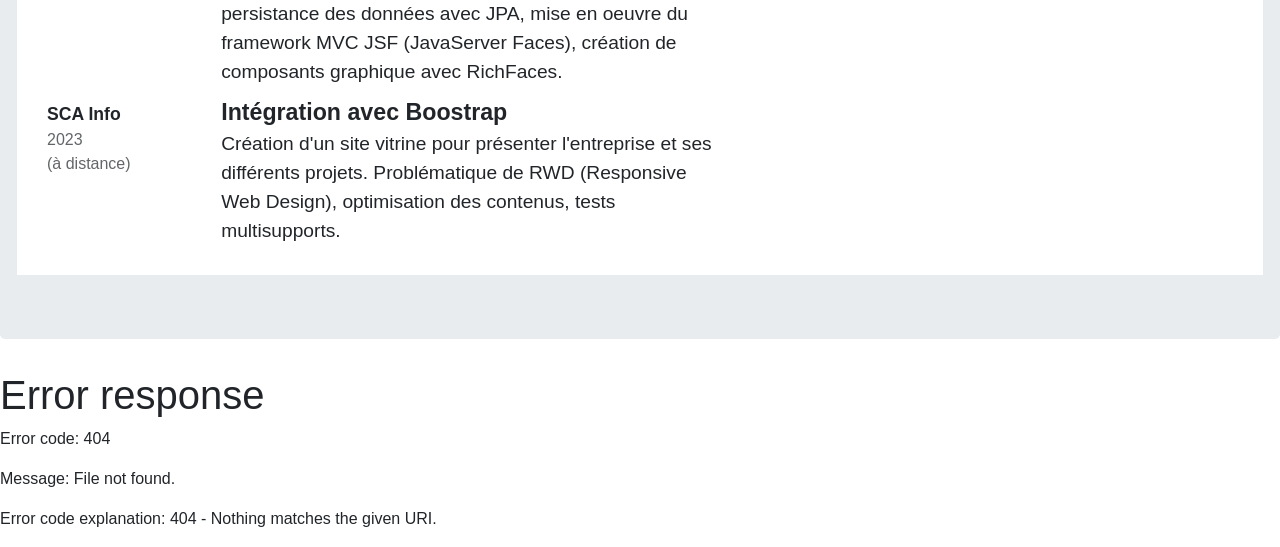
==== commit 3a20921f: "CV : ajout des compétences métier" ====
--- a/pages/cv.html
+++ b/pages/cv.html
@@ -210,6 +210,21 @@
                                 </div>
                             </div>
                         </div>
+                        <div id="competences" class="rubrique clearfix">
+                            <h2><span class="fa fa-wrench"></span> Compétences</h2>
+                            <div class="container">
+                                <div class="libelle">Intégration web</div>
+                                <div class="classement classement5"></div>
+                            </div>
+                            <div class="container">
+                                <div class="libelle">Dév. web</div>
+                                <div class="classement classement4"></div>
+                            </div>
+                            <div class="container">
+                                <div class="libelle">Administration</div>
+                                <div class="classement classement3"></div>
+                            </div>
+                        </div>
                     </div>
                 </div>
             </div>
--- a/css/cv.css
+++ b/css/cv.css
@@ -209,3 +209,38 @@
 #langues .langue {
     padding-top: 3px;
 }
+
+/******************************************
+*	Compétences
+******************************************/
+#competences .container {
+    display: flex;
+    flex-direction: row;
+    justify-content: space-between;
+}
+#competences .container .libelle {
+    font-size: 1.3em;
+}
+#competences .container .classement {
+    background: scroll transparent url(images/Red-Rating-Stars.png) no-repeat;
+    width: 160px;
+    height: 27px;
+}
+#competences .container .classement0 {
+    background-position: 0 -142px;
+}
+#competences .container .classement1 {
+    background-position: 0 -112px;
+}
+#competences .container .classement2 {
+    background-position: 0 -84px;
+}
+#competences .container .classement3 {
+    background-position: 0 -56px;
+}
+#competences .container .classement4 {
+    background-position: 0 -28px;
+}
+#competences .container .classement5 {
+    background-position: 0 0px;
+}
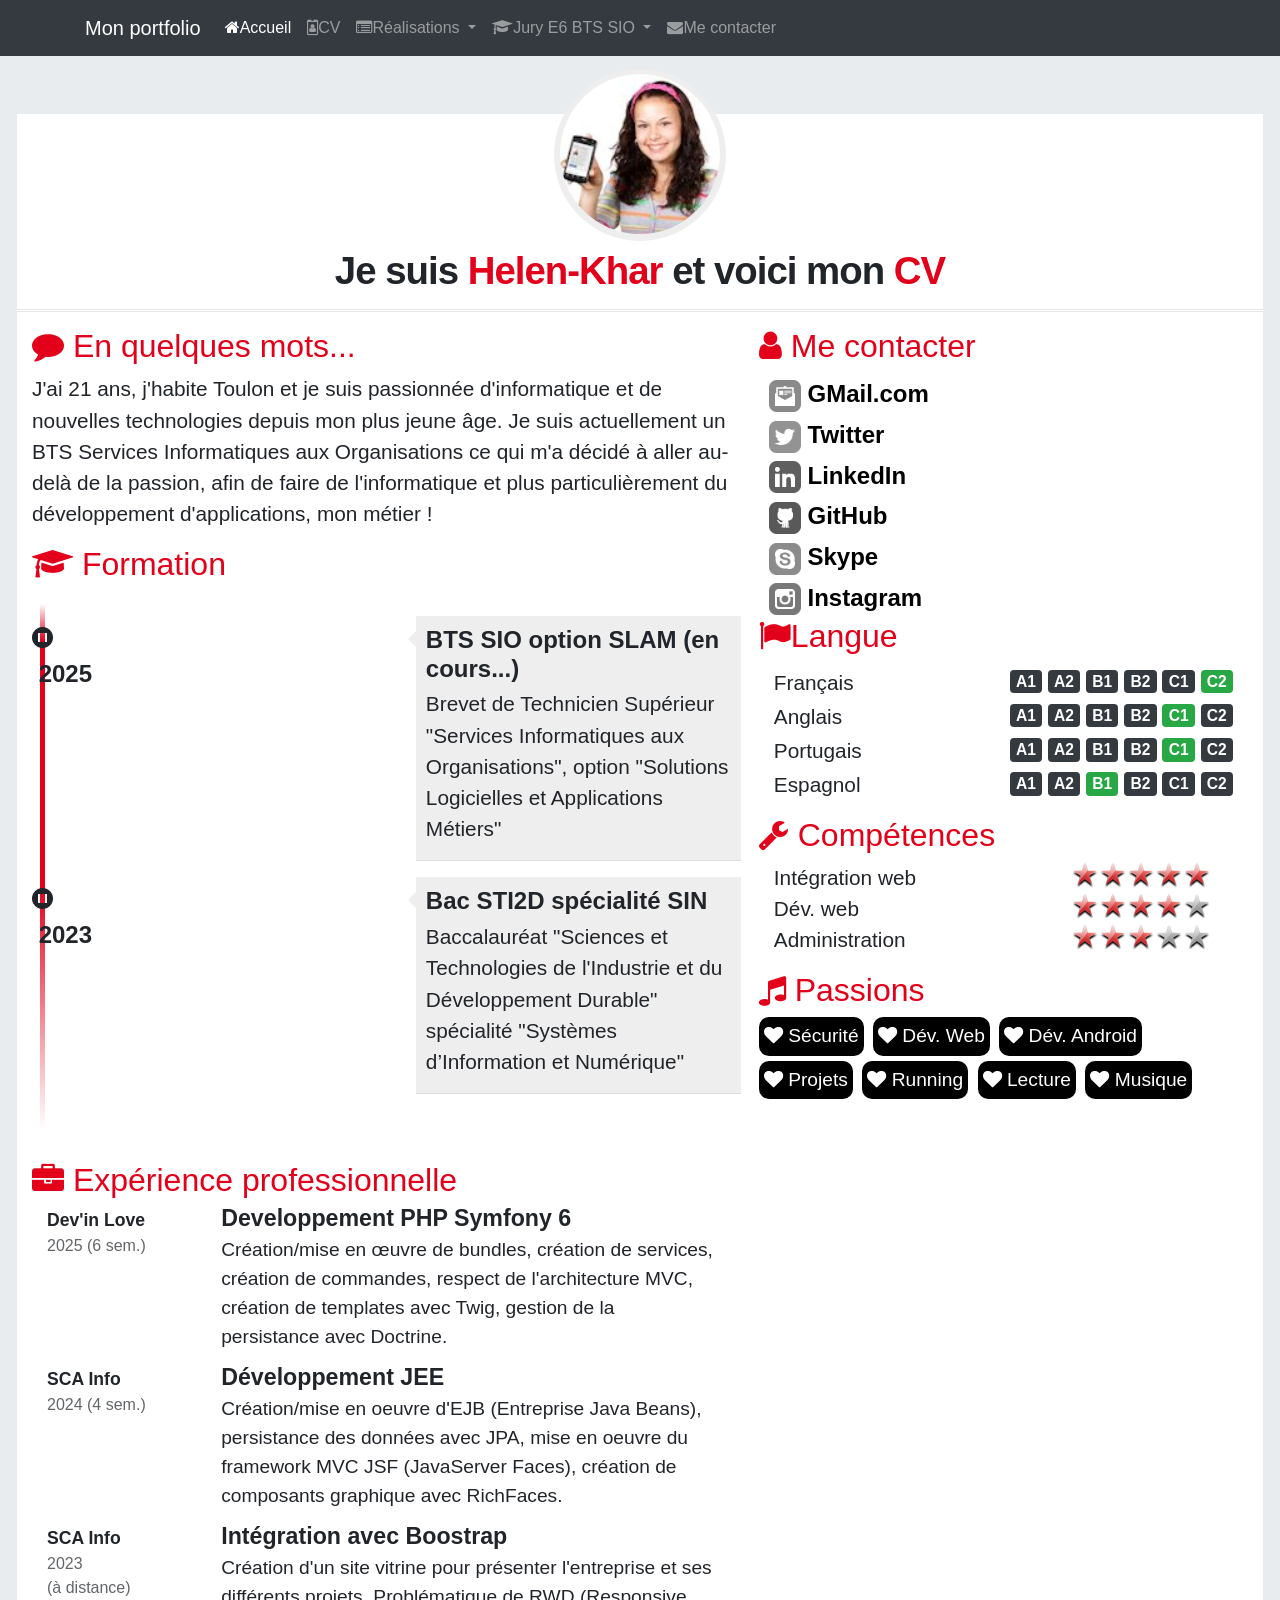
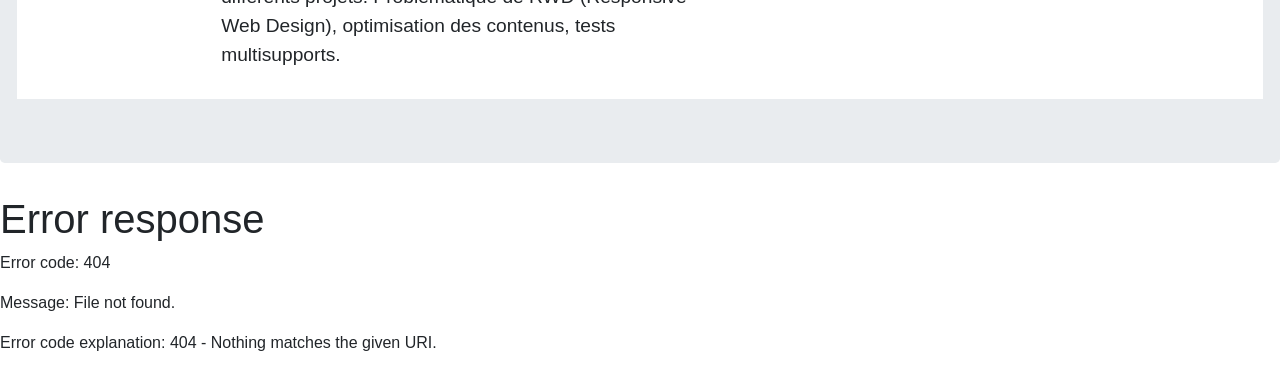
==== commit b4173c41: "CV : ajout des passions" ====
--- a/pages/cv.html
+++ b/pages/cv.html
@@ -225,6 +225,16 @@
                                 <div class="classement classement3"></div>
                             </div>
                         </div>
+                        <div class="rubrique clearfix">
+                            <h2><span class="fa fa-music"></span> Passions</h2>
+                            <div class="passion"> <span class="fa fa-heart"></span> Sécurité</div>
+                            <div class="passion"> <span class="fa fa-heart"></span> Dév. Web</div>
+                            <div class="passion"> <span class="fa fa-heart"></span> Dév. Android</div>
+                            <div class="passion"> <span class="fa fa-heart"></span> Projets</div>
+                            <div class="passion"> <span class="fa fa-heart"></span> Running</div>
+                            <div class="passion"> <span class="fa fa-heart"></span> Lecture</div>
+                            <div class="passion"> <span class="fa fa-heart"></span> Musique</div>
+                        </div>
                     </div>
                 </div>
             </div>
--- a/css/cv.css
+++ b/css/cv.css
@@ -243,4 +243,19 @@
 }
 #competences .container .classement5 {
     background-position: 0 0px;
-}+}
+
+/******************************************
+*     Passions
+******************************************/
+.passion{
+    color: #fff;
+    display: inline-block;
+    margin-right: 5px;
+    margin-bottom: 5px;
+    padding: 5px 5px 5px 5px;
+    background: #000;
+    position: relative;
+    font-size: 1.2em;
+    border-radius: 10px;
+}
